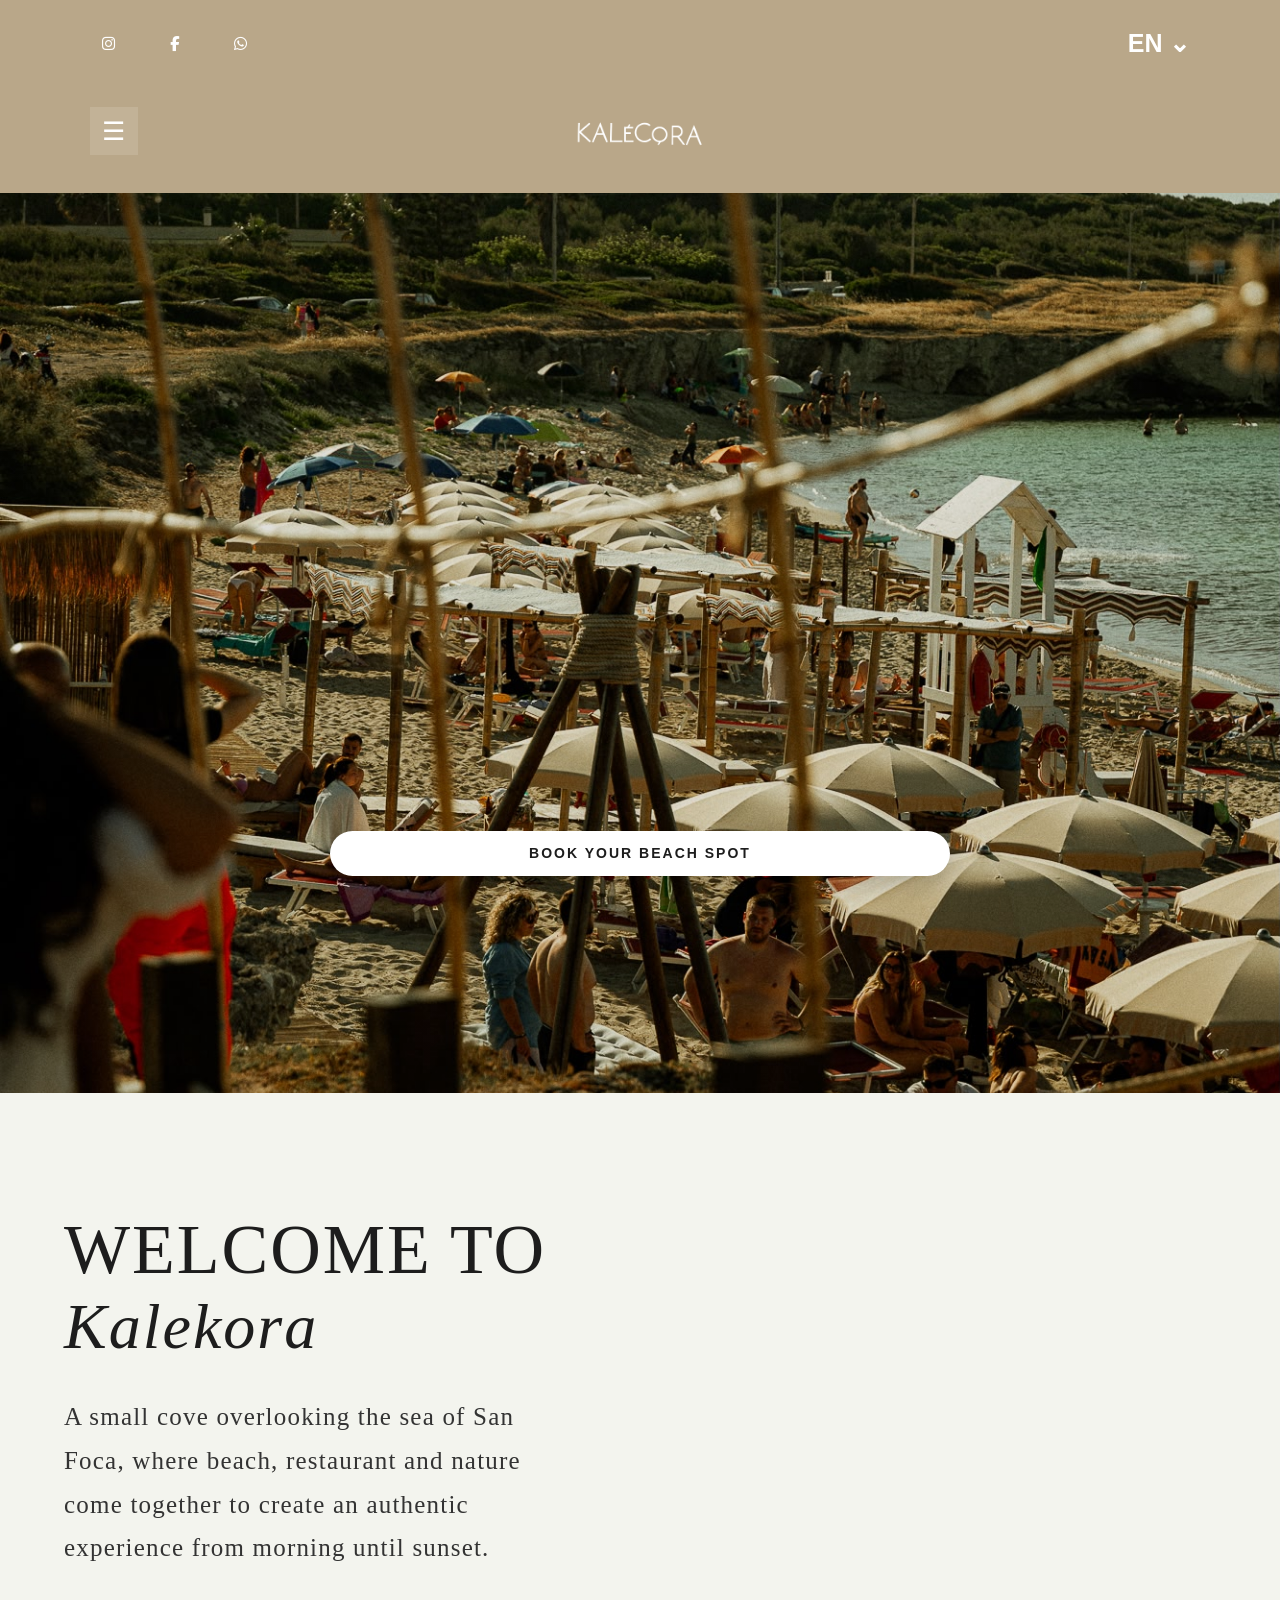
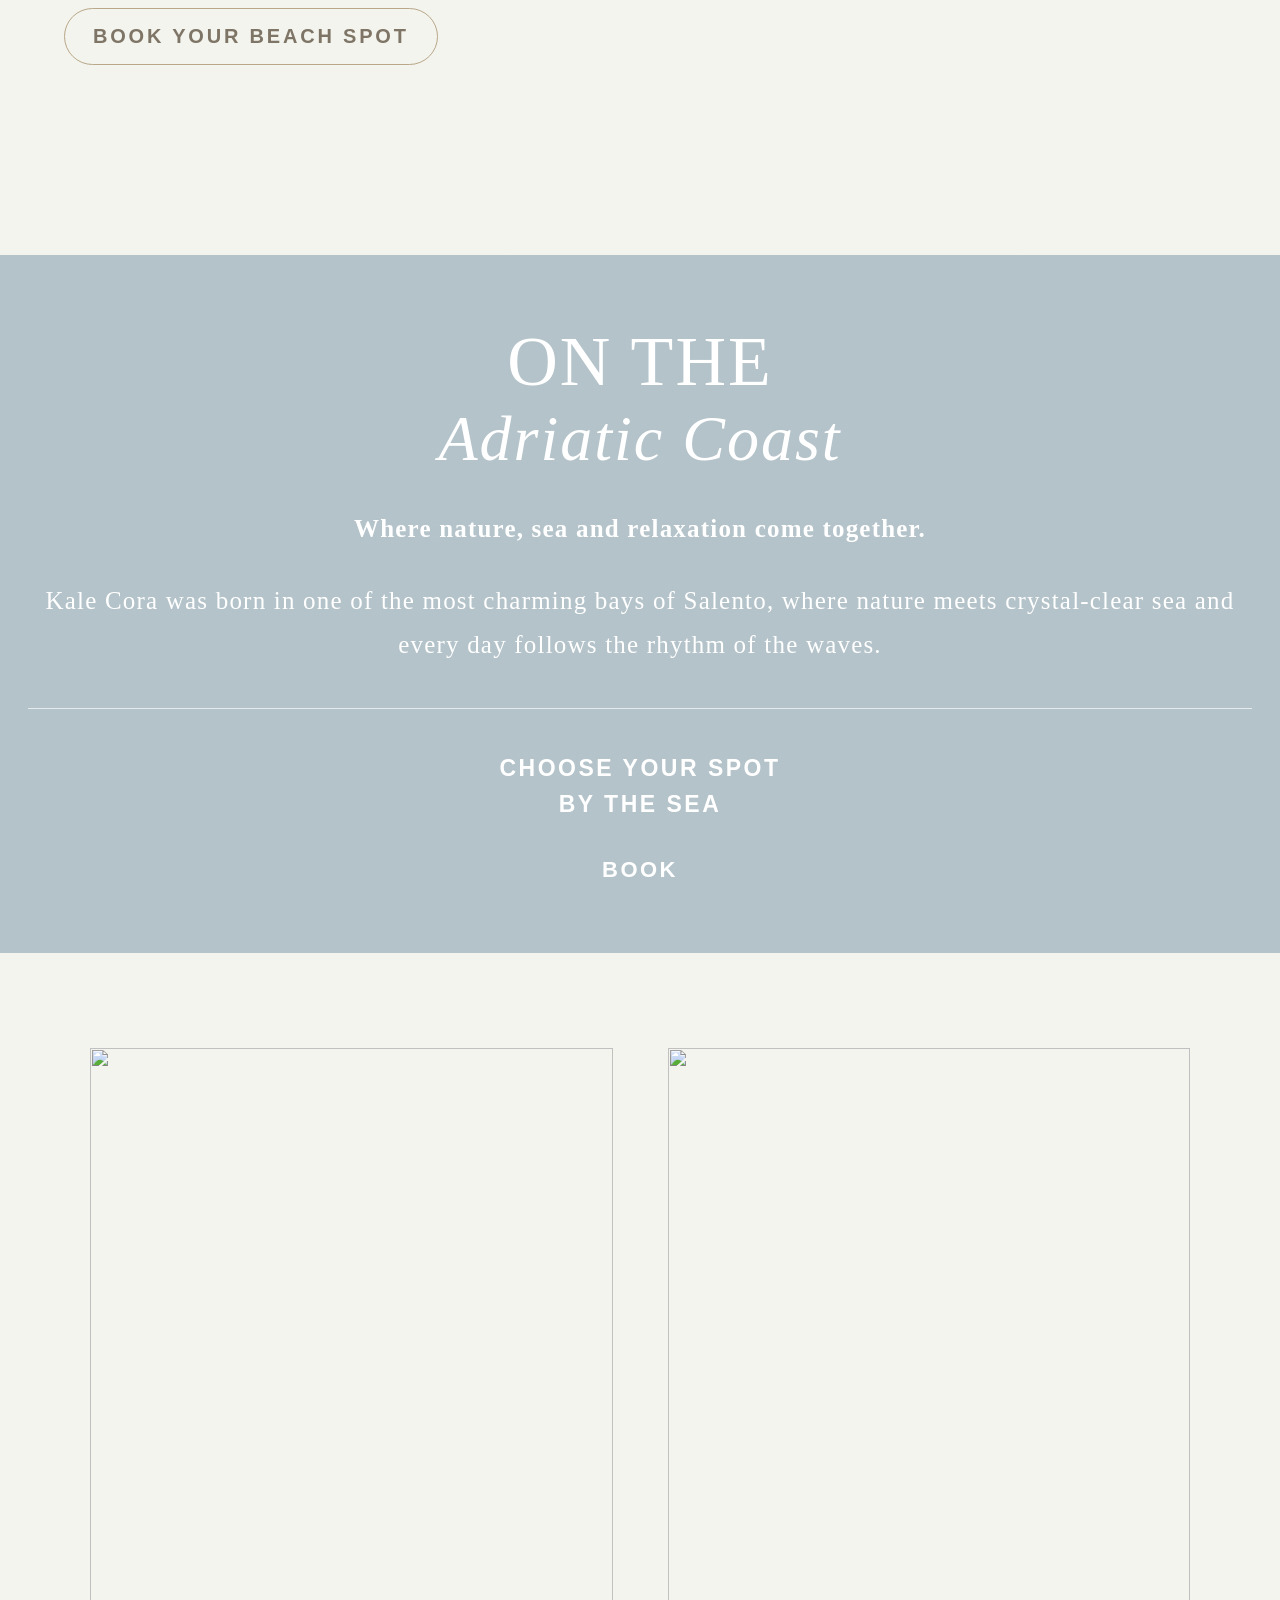
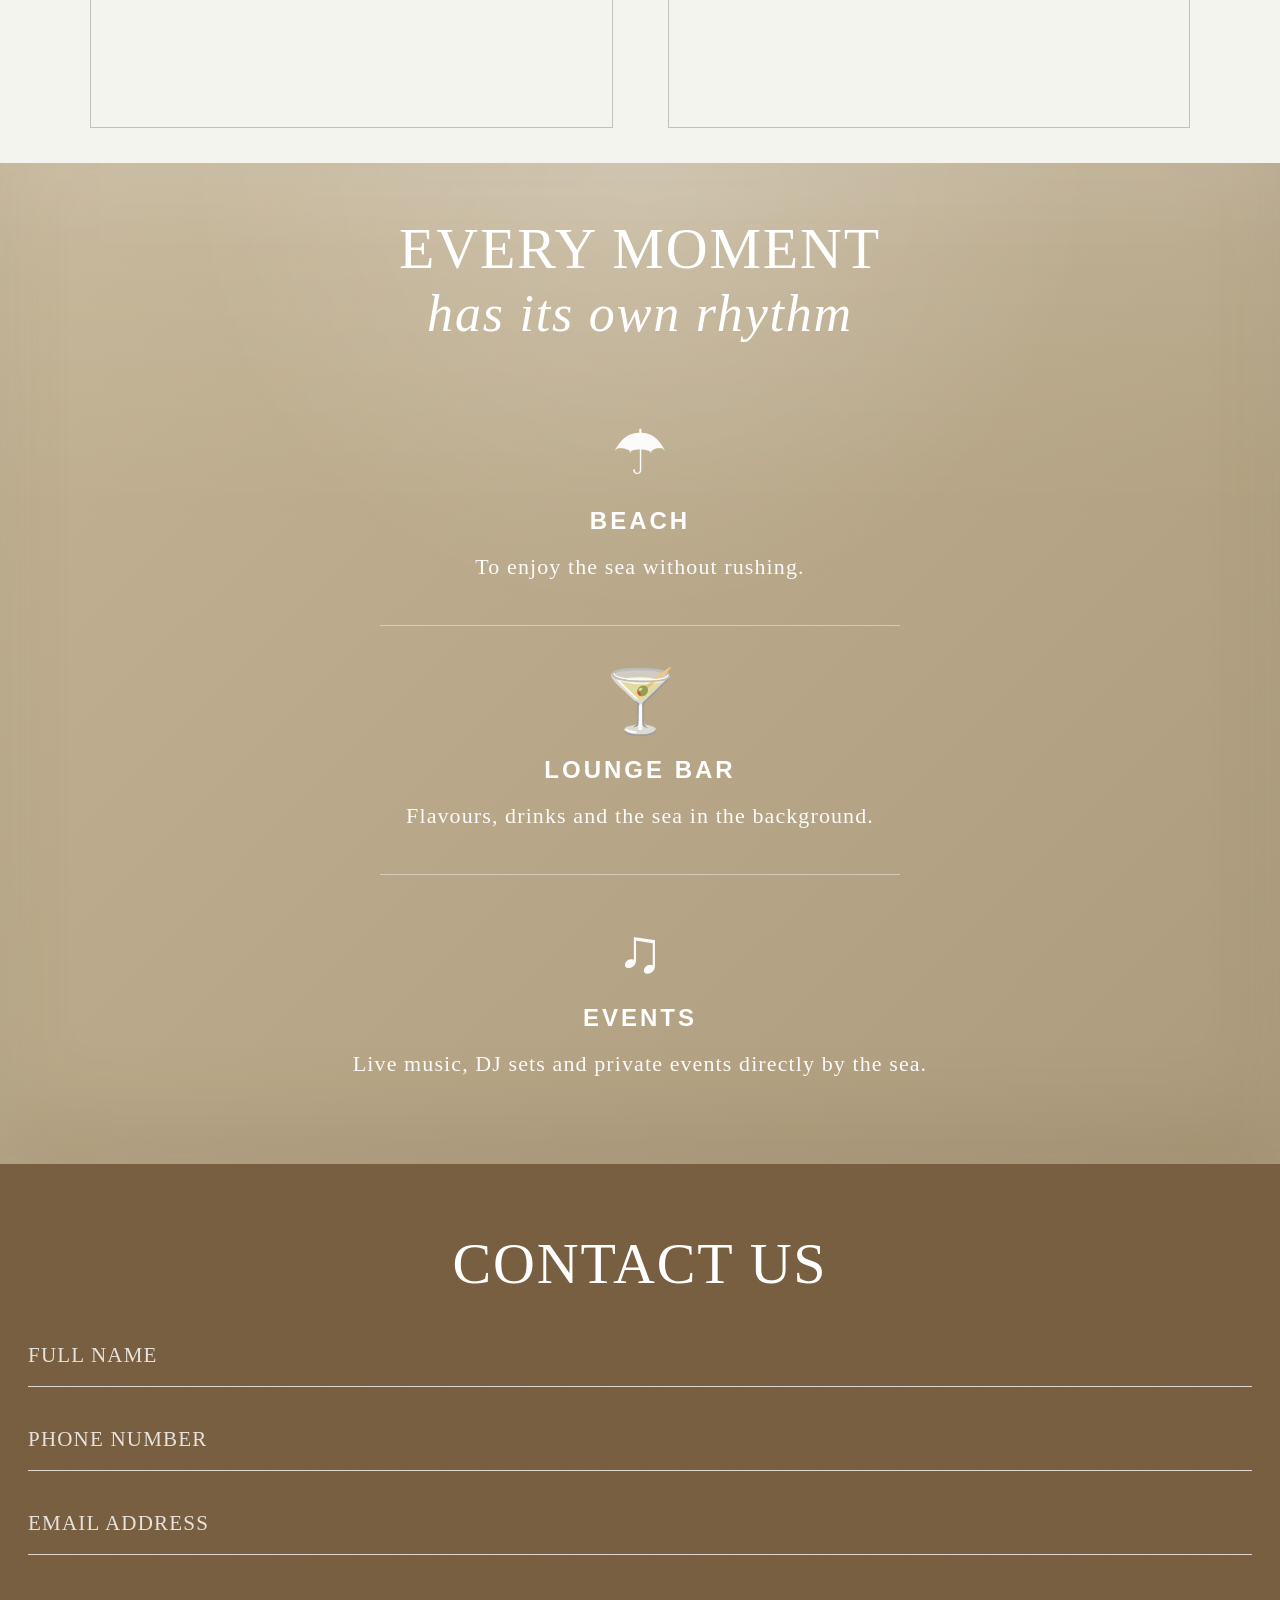
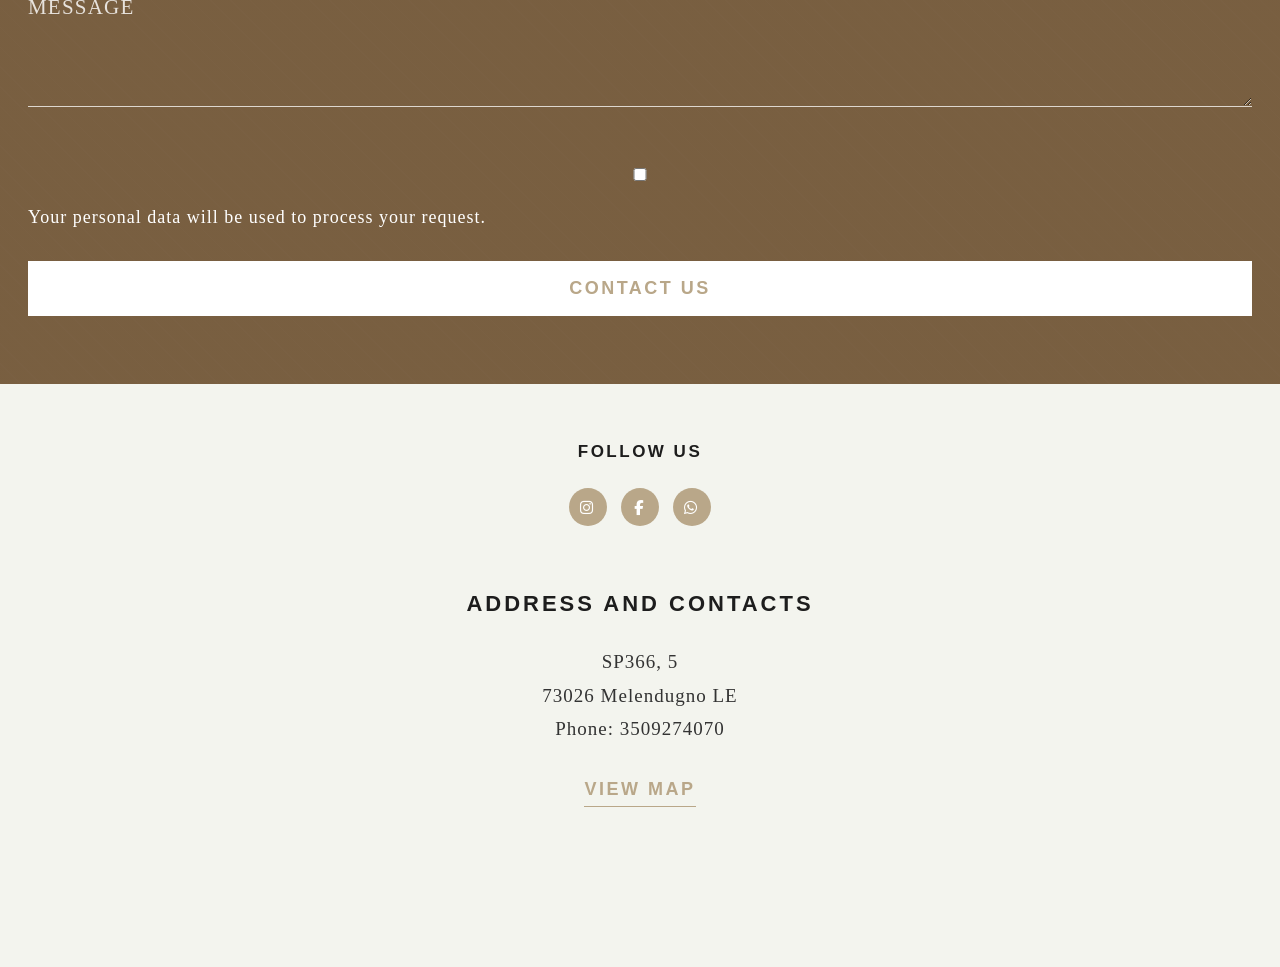
==== en/index.html @ 8588f4ce "Update index.html" ====
<!DOCTYPE html>
<html lang="en">
<head>
  <meta charset="UTF-8" />
  <meta name="viewport" content="width=device-width, initial-scale=1.0, maximum-scale=1.0, user-scalable=no" />
  <title>Kalekora Beach Experience</title>
  <link rel="stylesheet" href="../style.css" />
  <link href="https://fonts.googleapis.com/css2?family=Cormorant+Garamond:wght@300;400&display=swap" rel="stylesheet">
  <link rel="stylesheet" href="https://cdnjs.cloudflare.com/ajax/libs/font-awesome/6.5.1/css/all.min.css">
</head>

<body>

<header class="mobile-header">

<div class="top-icons">

<a href="https://www.instagram.com/kalecorabeach?igsh=MTF5dnoxd2xnbmExdw==" target="_blank" rel="noopener noreferrer">
  <i class="fa-brands fa-instagram"></i>
</a>

<a href="https://www.facebook.com/share/1D6LdepDjm/?mibextid=wwXIfr" target="_blank" rel="noopener noreferrer">
  <i class="fa-brands fa-facebook-f"></i>
</a>

<a href="https://wa.me/393509274070" target="_blank" rel="noopener noreferrer">
  <i class="fa-brands fa-whatsapp"></i>
</a>

<span class="lang" onclick="window.location.href='../index.html'">EN ⌄</span>

</div>

<div class="brand-row">
  <div class="menu-btn" onclick="toggleMenu()">☰</div>

  <div class="logo-block">
    <img src="../Progetto senza titolo (10).png" alt="Kalecora" class="logo-img">
  </div>
</div>

<div class="mobile-menu" id="mobileMenu">
  <a href="index.html">Home</a>
  <a href="beach.html">Beach</a>
  <a href="restaurant.html">Restaurant</a>
  <a href="events.html">Events</a>
  <a href="gallery.html">Gallery</a>
  <a href="contacts.html">Contacts</a>
</div>

</header>

<section class="hero-macrame"></section>

<section class="welcome-section">

  <div class="welcome-text">
    <h2>WELCOME TO<br><span>Kalekora</span></h2>

    <p>
  A small cove overlooking the sea of San Foca, where beach,
  restaurant and nature come together to create an authentic
  experience from morning until sunset.
</p>

    <a href="https://widget.spiagge.it/stabilimenti-balneari/prenotazione/it-le-73026-lido-kale-cora-2/" target="_blank" rel="noopener noreferrer" class="simple-book">
      BOOK YOUR BEACH SPOT
    </a>
  </div>
</section>

<section class="coast-card">
  <div class="coast-content">
<h2>ON THE<br><span>Adriatic Coast</span></h2>

<p class="bold">
  Where nature, sea and relaxation come together.
</p>

<p>
  Kale Cora was born in one of the most charming bays of Salento,
  where nature meets crystal-clear sea and every day follows
  the rhythm of the waves.
</p>

    <hr>

    <h3>CHOOSE YOUR SPOT<br>BY THE SEA</h3>

    <a href="#">BOOK</a>
  </div>
</section>

<section class="photo-stack">
  <img src="https://images.unsplash.com/photo-1602002418816-5c0aeef426aa?auto=format&fit=crop&w=1000&q=80" alt="">
  <img src="https://images.unsplash.com/photo-1507525428034-b723cf961d3e?auto=format&fit=crop&w=1000&q=80" alt="">
</section>

<section class="experience-section">

<h2>EVERY MOMENT<br><span>has its own rhythm</span></h2>

<div class="experience-item">
  <div class="icon">☂</div>
  <h3>BEACH</h3>
  <p>To enjoy the sea without rushing.</p>
</div>

<div class="line"></div>

<div class="experience-item">
  <div class="icon">🍸</div>
  <h3>LOUNGE BAR</h3>
  <p>Flavours, drinks and the sea in the background.</p>
</div>

<div class="line"></div>

<div class="experience-item">
  <div class="icon">♫</div>
  <h3>EVENTS</h3>
  <p>Live music, DJ sets and private events directly by the sea.</p>
</div>
</section>

<section class="quote-section">
  <h2>CONTACT US</h2>

  <form>
    <input type="text" placeholder="FULL NAME">
    <input type="tel" placeholder="PHONE NUMBER">
    <input type="email" placeholder="EMAIL ADDRESS">
    <textarea placeholder="MESSAGE"></textarea>

    <label>
      <input type="checkbox">
      Your personal data will be used to process your request.
    </label>

    <button>CONTACT US</button>
  </form>
</section>

<section class="partners-section">
  <h2>Partners</h2>

  <div class="sponsor-slider">
    <button onclick="changeSponsor(-1)">‹</button>
    <div class="partner-logo" id="sponsorName">Red Bull</div>
    <button onclick="changeSponsor(1)">›</button>
  </div>


  <div class="social-footer">
    <strong>FOLLOW US</strong>

    <a href="https://www.instagram.com/kalecorabeach?igsh=MTF5dnoxd2xnbmExdw==" target="_blank" rel="noopener noreferrer">
      <i class="fa-brands fa-instagram"></i>
    </a>

    <a href="https://www.facebook.com/share/1D6LdepDjm/?mibextid=wwXIfr" target="_blank" rel="noopener noreferrer">
      <i class="fa-brands fa-facebook-f"></i>
    </a>
    
    <a href="https://wa.me/393509274070" target="_blank" rel="noopener noreferrer">
  <span><i class="fa-brands fa-whatsapp"></i></span>
</a>
    
  </div>
</section>

<section class="newsletter-section">
  <h3>ADDRESS AND CONTACTS</h3>

  <p>
    SP366, 5<br>
    73026 Melendugno LE<br>
    Phone: 3509274070
  </p>

  <a href="https://www.google.com/maps/search/Kal%C3%A8+Cora" target="_blank" rel="noopener noreferrer">
    VIEW MAP
  </a>
</section>

<a href="https://widget.spiagge.it/stabilimenti-balneari/prenotazione/it-le-73026-lido-kale-cora-2/" target="_blank" rel="noopener noreferrer" class="floating-book">
  BOOK YOUR BEACH SPOT
</a>

<script>
function toggleMenu() {
  document.getElementById("mobileMenu").classList.toggle("active");
}

const sponsors = ["Red Bull", "Nike", "Adidas", "Coca-Cola", "Rolex"];
let sponsorIndex = 0;

function showSponsor() {
  document.getElementById("sponsorName").textContent = sponsors[sponsorIndex];
}

function changeSponsor(direction) {
  sponsorIndex = (sponsorIndex + direction + sponsors.length) % sponsors.length;
  showSponsor();
}
</script>

</body>
</html>
---- style.css ----
* {
  margin: 0;
  padding: 0;
  box-sizing: border-box;
}

html {
  scroll-behavior: smooth;
}

body {
  background: #f3f4ee;
  color: #1d1d1d;
  font-family: Arial, sans-serif;
  padding-bottom: 110px;
}

a {
  text-decoration: none;
}

/* HEADER */

.mobile-header {
  background: #b9a789;
  color: white;
  padding: 8px 5vw 5px;
}

.top-icons {
  display: flex;
  gap: clamp(14px, 3vw, 28px);
  align-items: center;
font-size: 15px;
margin-bottom: clamp(18px, 4vw, 32px);
}

.top-icons span:not(.lang),
.top-icons a{
  width:38px;
  height:38px;
  border-radius:50%;
  background:transparent;
  color:white;
  display:grid;
  place-items:center;
  font-size:15px;
  text-decoration:none;
}

.top-icons .lang {
  margin-left: auto;
  font-size: clamp(18px, 3vw, 25px);
  font-weight: bold;
  display: flex;
  align-items: center;
  gap: 6px;
  white-space: nowrap;
  transform: none;
}

.brand-row{
  display:flex;
  justify-content:space-between;
  position:relative;
  align-items:flex-start;
}

.logo-block{
  position:absolute;
  left:50%;
  transform:translateX(-50%) translateY(-8px);
  width:300px;
  height:95px;
  overflow:visible;
  display:flex;
  align-items:center;
  justify-content:center;
  pointer-events:none;
  margin:0;
}

.logo-img{
  width:450px;
  max-width:none;
  height:auto;
  display:block;
  pointer-events:none;
}

.menu-btn{
  width:48px;
  height:48px;
  min-width:48px;
  flex-shrink:0;
  background:rgba(255,255,255,0.12);
  color:white;
  font-size:26px;
  display:flex;
  align-items:center;
  justify-content:center;
  border:none;
  cursor:pointer;
  margin-top:13px;
  position:relative;
  z-index:1000;
}

.logo-symbol{
  font-size:clamp(58px, 11vw, 95px);
  line-height:.8;
  color:white;
}

.logo-text{
  margin-top:12px;
  font-family:Georgia, 'Times New Roman', serif;
  font-size:clamp(28px, 6vw, 54px);
  font-weight:300;
  letter-spacing:3px;
  color:white;
}


/* HERO */

.hero-macrame {
  min-height: 760px;
  background:
    linear-gradient(rgba(0,0,0,.12), rgba(0,0,0,.12)),
url("lidospiaggiaa.jpg")
    center/cover no-repeat;

  display: flex;
  align-items: center;
  justify-content: center;
  text-align: center;
  padding: 70px 46px;
}

.hero-title h1 {
  font-family: "Cormorant Garamond", serif;
  font-style: italic;
  font-weight: 300;
  color: white;

  font-size: clamp(60px, 11vw, 118px);

  line-height: 0.98;
  letter-spacing: 1.5px;

  margin-bottom: clamp(75px, 15vw, 145px);

  text-shadow: 0 10px 28px rgba(0,0,0,.20);
}

.big-book {
  display: inline-block;
  background: white;
  color: #1c1c1c;

  padding: 22px 38px;

  font-size: 18px;
  line-height: 1.2;
  letter-spacing: 3px;
  font-weight: 800;

  text-align: center;
}

/* WELCOME */

.welcome-section {
  padding: clamp(70px, 10vw, 120px) 5vw;
}

.arch-image {
  width: min(100%, 900px);
  height: clamp(520px, 90vw, 920px);
  background: url("https://images.unsplash.com/photo-1500375592092-40eb2168fd21?auto=format&fit=crop&w=1400&q=80") center/cover;
  border-radius: 50% 50% 0 0 / 28% 28% 0 0;
  margin: 0 auto clamp(70px, 10vw, 110px);
}

.welcome-text {
  text-align: center;
  max-width: 980px;
  margin: 0 auto;
}

.welcome-text h2 {
  font-family: Georgia, 'Times New Roman', serif;
  font-size: clamp(34px, 6.5vw, 70px);
  letter-spacing: 2px;
  line-height: 1.05;
  margin-bottom: 34px;
  font-weight: 500;
}

.welcome-text h2 span {
  display: inline-block;
  font-style: italic;
  font-weight: 300;
  font-size: clamp(32px, 6vw, 64px);
  margin-top: 6px;
}

.welcome-text p {
  font-family: Georgia, 'Times New Roman', serif;
  font-size: clamp(17px, 2.4vw, 25px);
  line-height: 1.75;
  letter-spacing: 1.2px;
  color: #333;
  margin-bottom: 38px;
}

.simple-book {
  display: inline-block;
  padding: 16px 28px;

  background: transparent;
  color: #7f7566;

  border: 1.5px solid #b9a789;
  border-radius: 999px;

  font-size: clamp(13px, 2.1vw, 20px);
  letter-spacing: 2.8px;
font-weight: 800;
  text-transform: uppercase;

  box-shadow: none;
  transition: all 0.25s ease;
}

.simple-book:hover {
  background: #b9a789;
  color: white;
}

.simple-book:active {
  transform: scale(0.97);
  background: #a99678;
  color: white;
}

/* COAST */

/* COAST */

.coast-card {
  margin: 70px 0;
  min-height: auto;
  background:
    linear-gradient(rgba(135,160,175,.58), rgba(135,160,175,.58)),
    url("https://images.unsplash.com/photo-1519046904884-53103b34b206?auto=format&fit=crop&w=1400&q=80")
    center/cover;
  color: white;
  text-align: center;
  padding: 70px 28px;
}

.coast-content {
  max-width: 760px;
  margin: 0 auto;
}

.coast-content h2 {
  font-family: Georgia, 'Times New Roman', serif;
  font-size: clamp(34px, 6.5vw, 70px);
  letter-spacing: 2px;
  line-height: 1.05;
  margin-bottom: 34px;
  font-weight: 500;
}

.coast-content h2 span {
  display: inline-block;
  font-style: italic;
  font-weight: 300;
  font-size: clamp(32px, 6vw, 64px);
  margin-top: 6px;
}

.coast-content p {
  font-family: Georgia, 'Times New Roman', serif;
  font-size: clamp(17px, 2.4vw, 25px);
  line-height: 1.75;
  letter-spacing: 1.2px;
}

.coast-content .bold {
  font-weight: 600;
  margin-bottom: 28px;
}

.coast-content hr {
  margin: 42px 0;
  border: none;
  height: 1px;
  background: rgba(255,255,255,.65);
}

.coast-content h3 {
  font-family: Arial, sans-serif;
  font-size: clamp(15px, 2.5vw, 23px);
  letter-spacing: 2.5px;
  line-height: 1.55;
  margin-bottom: 34px;
  font-weight: 700;
}

.coast-content a {
  display: inline-block;
  color: white;
  font-size: clamp(14px, 2.2vw, 22px);
  letter-spacing: 2.5px;
  font-weight: 700;
}

/* PHOTOS */

.photo-stack {
  padding: 25px 7vw 35px;
}

.photo-stack img {
  display: block;
  width: 100%;
  max-width: 1150px;
  height: clamp(360px, 65vw, 680px);
  object-fit: cover;
  margin: 0 auto 28px;
}

.photo-stack img:last-child {
  margin-bottom: 0;
}

/* EXPERIENCE */

.experience-section {
  color: white;
  text-align: center;
  padding: 55px 28px;

  background:
    radial-gradient(circle at 50% 0%, rgba(255,255,255,.18), transparent 38%),
    linear-gradient(180deg, rgba(255,255,255,.10), rgba(255,255,255,0) 35%),
    linear-gradient(135deg, #c3b394, #ac9b7c);

  box-shadow:
    inset 0 35px 70px rgba(255,255,255,.08),
    inset 0 -45px 80px rgba(90,70,45,.12);
}

.experience-section h2 {
  font-family: Georgia, 'Times New Roman', serif;
  font-size: clamp(30px, 6vw, 58px);
  letter-spacing: 1.8px;
  line-height: 1.08;
  margin-bottom: 46px;
  font-weight: 500;
}

.experience-section h2 span {
  display: inline-block;
  font-style: italic;
  font-weight: 300;
  font-size: clamp(28px, 5.5vw, 52px);
  margin-top: 6px;
}

.experience-item {
  padding: 26px 0;
  max-width: 620px;
  margin: 0 auto;
}

.experience-item .icon {
  font-size: clamp(38px, 7vw, 62px);
  margin-bottom: 18px;
  opacity: 0.95;
}

.experience-item h3 {
  font-size: clamp(17px, 2.8vw, 24px);
  letter-spacing: 3px;
  margin-bottom: 14px;
  font-weight: 700;
}

.experience-item p {
  font-family: Georgia, 'Times New Roman', serif;
  font-size: clamp(15px, 2.3vw, 22px);
  line-height: 1.65;
  letter-spacing: 1.1px;
  opacity: 0.95;
}

.line {
  height: 1px;
  background: rgba(255,255,255,.42);
  margin: 14px auto;
  max-width: 520px;
}

/* SHUTTLE */

.shuttle-section {
  position: relative;
  min-height: 520px;
  background:
    linear-gradient(rgba(90,70,45,.38), rgba(90,70,45,.38)),
    url("https://images.unsplash.com/photo-1519046904884-53103b34b206?auto=format&fit=crop&w=1400&q=80")
    center/cover no-repeat;
  color: white;
  text-align: center;
  padding: 70px 28px;
}

.shuttle-overlay {
  display: none;
}

.shuttle-content {
  position: relative;
  z-index: 2;
  max-width: 680px;
  margin: 0 auto;
}

.round-icon {
  width: 78px;
  height: 78px;
  border-radius: 50%;
  background: rgba(185,167,137,.92);
  margin: 0 auto 34px;
  display: grid;
  place-items: center;
  font-size: 34px;
}

.shuttle-content h2 {
  font-family: Georgia, 'Times New Roman', serif;
  font-size: clamp(30px, 6vw, 58px);
  line-height: 1.12;
  letter-spacing: 1.6px;
  font-weight: 500;
  margin-bottom: 30px;
}

.shuttle-content p {
  font-family: Georgia, 'Times New Roman', serif;
  font-size: clamp(16px, 2.4vw, 23px);
  line-height: 1.75;
  letter-spacing: 1.1px;
}

.shuttle-content .small {
  margin-top: 26px;
  font-size: clamp(13px, 2vw, 18px);
  opacity: .9;
}

/* FOOTER */

.home-footer {
  background: #b9a789;
  color: white;
  text-align: center;
  padding: clamp(65px, 10vw, 100px) 5vw;
}

.home-footer h2 {
  font-family: Georgia, serif;
  font-size: clamp(42px, 8vw, 70px);
  letter-spacing: clamp(4px, 1vw, 9px);
}

.home-footer p {
  letter-spacing: clamp(2px, .6vw, 5px);
  text-transform: uppercase;
}

.floating-book {
  position: fixed;
  left: 50%;
  bottom: 24px;
  transform: translateX(-50%);
  z-index: 9999;

  display: block;
width: calc(100% - 80px);
  max-width: 620px;
  margin: 0;

  background: white;
  color: #1d1d1d;

  padding: 14px 22px;
  font-size: 14px;
  font-weight: 800;
  letter-spacing: 2px;
  line-height: 1.25;
  text-align: center;
  text-transform: uppercase;
  border-radius: 999px;
  box-shadow: 0 8px 20px rgba(0,0,0,0.15);
}

/* DESKTOP */

@media (min-width: 1000px) {
  .mobile-header {
    padding: 24px 7vw 38px;
  }

  .hero-macrame {
    min-height: 900px;
  }

  .welcome-section {
    display: grid;
    grid-template-columns: .9fr 1fr;
    gap: 80px;
    align-items: center;
  }

  .arch-image {
    margin-bottom: 0;
  }

  .welcome-text {
    text-align: left;
  }

  .coast-card {
    max-width: 1200px;
    margin-left: auto;
    margin-right: auto;
  }

  .experience-section {
    padding-left: 10vw;
    padding-right: 10vw;
  }

  .photo-stack {
    display: grid;
    grid-template-columns: 1fr 1fr;
    gap: 55px;
  }

  .photo-stack img {
    margin-bottom: 0;
  }
}

/* SMALL PHONE */


.pickup-section {
  background: #f3f4ee;
  padding: 58px 28px;
}

.pickup-box {
  background: white;
  max-width: 680px;
  margin: 0 auto;
  text-align: center;
  padding: 48px 28px;
  color: #1d1d1d;
}

.pickup-intro,
.pickup-sub {
  color: #b9a789;
  font-family: Georgia, 'Times New Roman', serif;
  font-size: clamp(17px, 2.5vw, 24px);
  line-height: 1.65;
  letter-spacing: 1.2px;
}

.pickup-intro {
  margin-bottom: 22px;
}

.pickup-box hr {
  margin: 34px 0;
  border: none;
  height: 1px;
  background: rgba(185,167,137,.55);
}

.pickup-box h3 {
  font-size: clamp(15px, 2.2vw, 20px);
  letter-spacing: 2.5px;
  margin-bottom: 24px;
  font-weight: 700;
}

.pickup-box p {
  font-family: Georgia, 'Times New Roman', serif;
  font-size: clamp(16px, 2.4vw, 22px);
  line-height: 1.75;
  letter-spacing: 1.1px;
}

.border-btn {
  display: inline-block;
  margin-top: 36px;
  border: 2px solid #b9a789;
  padding: 16px 30px;
  color: #b9a789;
  font-weight: 700;
  letter-spacing: 2.5px;
  font-size: clamp(13px, 2vw, 18px);
}

.restaurant-home,
.menu-section,
.gallery-home,
.partners-section,
.newsletter-section {
  background: #f3f4ee;
  text-align: center;
  padding: 58px 28px;
}

.restaurant-home h2,
.menu-section h2,
.gallery-home h2 {
  font-family: Georgia, 'Times New Roman', serif;
  font-size: clamp(30px, 6vw, 58px);
  line-height: 1.08;
  letter-spacing: 1.8px;
  margin-bottom: 30px;
  font-weight: 500;
}

.restaurant-home h2 span,
.menu-section h2 span,
.gallery-home h2 span {
  display: inline-block;
  font-style: italic;
  font-weight: 300;
  font-size: clamp(28px, 5.5vw, 52px);
  margin-top: 6px;
}

.restaurant-home p,
.menu-section > p,
.partners-section p,
.newsletter-section p {
  max-width: 680px;
  margin: 0 auto 52px;
  font-family: Georgia, 'Times New Roman', serif;
  font-size: clamp(16px, 2.4vw, 23px);
  line-height: 1.75;
  letter-spacing: 1.1px;
  color: #333;
}

.restaurant-home img,

.gallery-home img {
  width: 100%;
  max-width: 1150px;
  height: clamp(360px, 65vw, 720px);
  object-fit: cover;
  margin: 0 auto 120px;
  display: block;
}

.menu-section {
  padding-top: 0;
  margin-top: -120px;
  position: relative;
  z-index: 3;
}

.menu-list {
  max-width: 720px;
  margin: 0 auto;
  text-align: left;
}

.menu-list h3 {
  color: #b9a789;
  font-size: clamp(15px, 2.2vw, 20px);
  letter-spacing: 2.5px;
  margin-bottom: 34px;
  font-weight: 700;
}

.menu-row {
  display: grid;
  grid-template-columns: 1fr auto;
  gap: 18px;
  margin-bottom: 34px;
  align-items: start;
}

.menu-row p {
  font-family: Georgia, 'Times New Roman', serif;
  font-size: clamp(15px, 2.3vw, 21px);
  line-height: 1.55;
  letter-spacing: 1.2px;
  font-weight: 400;
}

.menu-row span {
  font-size: clamp(15px, 2.2vw, 20px);
  font-weight: 700;
  color: #b9a789;
}

.menu-category {
  border-top: 1px solid rgba(185,167,137,.45);
  padding: 22px 0;
  font-size: clamp(15px, 2.2vw, 21px);
  font-weight: 700;
  letter-spacing: 2.5px;
  color: #1d1d1d;
}

.menu-buttons {
  margin-top: 42px;
  display: flex;
  gap: 18px;
  justify-content: center;
  flex-wrap: wrap;
}

.menu-buttons a {
  border: 2px solid #b9a789;
  padding: 15px 28px;
  color: #b9a789;
  font-weight: 700;
  letter-spacing: 2.5px;
  font-size: clamp(13px, 2vw, 18px);
}

.lounge-section {
  background:
    linear-gradient(rgba(95,72,45,.45), rgba(95,72,45,.45)),
    url("https://images.unsplash.com/photo-1514933651103-005eec06c04b?auto=format&fit=crop&w=1400&q=80")
    center/cover no-repeat;
  color: white;
  text-align: center;
  padding: 68px 28px;
  margin-bottom: 2cm;
}

.quote-section {
  background:
    linear-gradient(rgba(118,92,62,.88), rgba(118,92,62,.88)),
    repeating-linear-gradient(
      45deg,
      rgba(255,255,255,.08) 0,
      rgba(255,255,255,.08) 1px,
      transparent 1px,
      transparent 14px
    ),
    #8f7456;
  color: white;
  text-align: center;
  padding: 68px 28px;
}

.lounge-section h2,
.quote-section h2 {
  font-family: Georgia, 'Times New Roman', serif;
  font-size: clamp(30px, 6vw, 58px);
  line-height: 1.1;
  letter-spacing: 1.8px;
  margin-bottom: 30px;
  font-weight: 500;
  text-decoration: none;
}

.lounge-section h2:last-child {
  margin-top: 58px;
  margin-bottom: 0;
}

.lounge-section p {
  max-width: 680px;
  margin: 0 auto;
  font-family: Georgia, 'Times New Roman', serif;
  font-size: clamp(16px, 2.4vw, 23px);
  line-height: 1.75;
  letter-spacing: 1.1px;
}

.quote-section h2 span {
  display: inline-block;
  font-style: italic;
  font-weight: 300;
  font-size: clamp(28px, 5.5vw, 52px);
  margin-top: 6px;
}

.quote-section form {
  max-width: 680px;
  margin: 0 auto;
}

.quote-section input,
.quote-section textarea {
  width: 100%;
  background: transparent;
  border: none;
  border-bottom: 1px solid rgba(255,255,255,.75);
  padding: 18px 0;
  color: white;
  font-family: Georgia, 'Times New Roman', serif;
  font-size: clamp(15px, 2.3vw, 21px);
  letter-spacing: 1.2px;
  margin-bottom: 22px;
}

.quote-section input::placeholder,
.quote-section textarea::placeholder {
  color: rgba(255,255,255,.82);
}

.quote-section textarea {
  height: 130px;
}

.quote-section label {
  display: block;
  text-align: left;
  font-family: Georgia, 'Times New Roman', serif;
  font-size: clamp(13px, 2vw, 18px);
  line-height: 1.65;
  letter-spacing: 1px;
  margin: 28px 0;
}

.quote-section button {
  width: 100%;
  background: white;
  border: none;
  padding: 17px 24px;
  font-size: clamp(13px, 2vw, 18px);
  letter-spacing: 2.5px;
  color: #b9a789;
  font-weight: 700;
}

.partners-section {
  padding: 58px 28px;
  margin-top: 0;
  position: relative;
  z-index: 1;
}

.partners-section h2 {
  font-family: Georgia, 'Times New Roman', serif;
  font-style: italic;
  font-size: clamp(34px, 6vw, 58px);
  font-weight: 300;
  margin-bottom: 45px;
  color: #1d1d1d;
}

.partner-logo {
  color: #b9a789;
  font-size: clamp(38px, 8vw, 70px);
  font-weight: 800;
  letter-spacing: 1px;
  margin-bottom: 70px;
}

.sponsor-slider {
  display: flex;
  align-items: center;
  justify-content: center;
  gap: 22px;
  margin-bottom: 55px;
}

.sponsor-slider .partner-logo {
  margin-bottom: 0;
}

.sponsor-slider button {
  background: transparent;
  border: none;
  color: #b9a789;
  font-size: 42px;
  cursor: pointer;
  padding: 8px 14px;
}

.mini-logo {
  color: #b9a789;
  font-size: clamp(42px, 8vw, 70px);
  margin-bottom: 32px;
  line-height: 1;
}

.mini-logo span {
  display: inline-block;
  margin-top: 10px;
  font-family: Georgia, 'Times New Roman', serif;
  font-size: clamp(30px, 6vw, 56px);
  font-style: italic;
  font-weight: 300;
  color: #7fa3c8;
}

.partners-section p {
  max-width: 680px;
  margin: 0 auto 42px;
  font-family: Georgia, 'Times New Roman', serif;
  font-size: clamp(16px, 2.4vw, 23px);
  line-height: 1.75;
  letter-spacing: 1.1px;
  color: #333;
}

.social-footer {
  display: flex;
  align-items: center;
  justify-content: center;
  gap: 14px;
  font-size: clamp(15px, 2.5vw, 20px);
  letter-spacing: 2.5px;
  flex-wrap: wrap;
}

.social-footer strong {
  width: 100%;
  margin-bottom: 12px;
  font-size: clamp(13px, 2vw, 17px);
  letter-spacing: 2.5px;
}

.top-icons a,
.social-footer a{
  width:38px;
  height:38px;
  border-radius:50%;
  background:transparent;
  color:white;
  display:grid;
  place-items:center;
  font-size:15px;
  text-decoration:none;
}

.social-footer a{
  background:#b9a789;
}

.social-footer a{
  background:#b9a789;
}

.newsletter-section {
  padding: 0 28px 50px;
margin-top: -1cm;
  position: relative;
  z-index: 3;
}

.newsletter-section h3 {
  font-size: clamp(16px, 2.5vw, 22px);
  letter-spacing: 3px;
  margin: 45px 0 28px;
  font-weight: 700;
}

.newsletter-section input {
  width: 100%;
  max-width: 680px;
  background: transparent;
  border: none;
  border-bottom: 1px solid rgba(0,0,0,.45);
  padding: 16px 0;
  font-family: Georgia, 'Times New Roman', serif;
  font-size: clamp(15px, 2.3vw, 21px);
  letter-spacing: 1.1px;
  margin-bottom: 22px;
}

.newsletter-section button {
  width: 100%;
  max-width: 680px;
  background: #b9a789;
  color: white;
  border: none;
  padding: 17px 24px;
  font-size: clamp(13px, 2vw, 18px);
  letter-spacing: 2.5px;
  font-weight: 700;
  margin-bottom: 55px;
}

.newsletter-section p {
  max-width: 560px;
  margin: 0 auto 34px;
  font-family: Georgia, 'Times New Roman', serif;
  font-size: clamp(14px, 2.1vw, 19px);
  line-height: 1.75;
  letter-spacing: 1px;
  color: #333;
}

.newsletter-section a {
  display: inline-block;
  color: #b9a789;
  font-size: clamp(13px, 2vw, 18px);
  letter-spacing: 2.5px;
  font-weight: 700;
  border-bottom: 1px solid #b9a789;
  padding-bottom: 6px;
}



.mobile-menu {
  max-height: 0;
  overflow: hidden;
  display: flex;
  flex-direction: column;
  gap: 16px;
  padding: 0;
  margin-top: 0;
  transition: max-height 0.35s ease, margin-top 0.35s ease;

  position: relative;
  z-index: 1000;
}

.mobile-menu.active {
  max-height: 650px;
  margin-top: 30px;
  padding-bottom: 24px;
}

.mobile-menu a {
  color: white;
  text-decoration: none;
font-size: 14px;
  letter-spacing: 3px;
  text-transform: uppercase;
  padding: 12px 0;
  border-bottom: 1px solid rgba(255,255,255,0.25);
}

/* FIX RESPONSIVE FULL WIDTH */
html,
body {
  width: 100%;
  max-width: 100%;
  overflow-x: hidden;
}

body {
  min-width: 0;
}

.mobile-header,
.hero-macrame,
.welcome-section,
.coast-card,
.photo-stack,
.experience-section,
.shuttle-section,
.pickup-section,
.restaurant-home,
.menu-section,
.lounge-section,
.quote-section,
.gallery-home,
.partners-section,
.newsletter-section,
.home-footer {
  width: 100%;
  max-width: 100%;
}

.hero-title,
.welcome-text,
.coast-content,
.shuttle-content,
.pickup-box,
.quote-section form,
.menu-list {
  width: 100%;
  max-width: 100%;
}

img {
  max-width: 100%;
}

@media (max-width: 768px) {
  .hero-macrame {
    min-height: 100svh;
    padding-left: 22px;
    padding-right: 22px;
  }

  .hero-title {
    width: 100%;
  }

  .big-book,
  .simple-book,
  .border-btn,
  .menu-buttons a {
    max-width: 100%;
  }

  .coast-card {
    margin-left: 0;
    margin-right: 0;
  }

  .photo-stack,
  .welcome-section,
  .pickup-section,
  .restaurant-home,
  .menu-section,
  .gallery-home,
  .partners-section,
  .newsletter-section {
    padding-left: 22px;
    padding-right: 22px;
  }

  .mobile-menu {
    width: 100%;
  }
}

html {
  overflow-x: hidden;
  -webkit-text-size-adjust: 100%;
}

body {
  overflow-x: hidden;
  min-width: 320px;
}

@media (max-width: 768px) {
  .mobile-header,
  .hero-macrame,
  .welcome-section,
  .photo-stack,
  .experience-section,
  .shuttle-section,
  .pickup-section,
  .restaurant-home,
  .menu-section,
  .gallery-home,
  .partners-section,
  .newsletter-section,
  .home-footer {
    width: 100%;
    max-width: 100%;
    overflow-x: hidden;
  }
}

/* EFFETTO COMPARSA SCROLL */

.music-image{
  padding: 0 28px 72px;
  background: #f3f4ee;
  text-align: center;
}

.music-image img{
  width: 100%;
  max-width: 520px;
  height: 240px;
  object-fit: cover;
  object-position: center;
  display: block;
  margin: 0 auto;
}

.private-event{
  width: calc(100% - 56px);
  max-width: 520px;
  height: 240px;
  margin: 0 auto 72px;
  padding: 28px 20px;
}

.private-content h2{
  font-size: 34px;
  line-height: 1.05;
  letter-spacing: 0.04em;
}

.private-content h2 span{
  font-size: 24px;
  line-height: 1.2;
  margin-top: 12px;
}

.contact-btn{
  margin-top: 28px;
  padding: 16px 38px;
  font-size: 13px;
  letter-spacing: 0.24em;
}

.blue-section{
  padding: 0 28px 72px;
  background: #c8d8df;
  text-align: center;
}

.blue-section img{
  width: 100%;
  max-width: 520px;
  height: 240px;
  object-fit: cover;
  display: block;
  margin: 0 auto;
}

.partners{
  padding:70px 28px 55px;
  text-align:center;
}

.partners h2{
  font-family:Georgia,serif;
  font-size:48px;
  font-style:italic;
  font-weight:300;
  margin-bottom:42px;
}

.partner-slider{
  max-width:520px;
  margin:0 auto;
  display:flex;
  align-items:center;
  justify-content:center;
  gap:34px;
}

.partner-logo-text{
  color:#b9a789;
  font-size:34px;
  font-weight:800;
  letter-spacing:.04em;
}

.partner-arrow{
  border:none;
  background:transparent;
  color:#b9a789;
  font-size:42px;
  line-height:1;
  cursor:pointer;
  opacity:.75;
}


/* ===== EVENTI PAGE ===== */

.eventi-page .music-image{
  padding: 0 28px 72px;
  text-align: center;
}

.eventi-page .music-image img{
  width: 100%;
  max-width: 520px;
  height: 240px;
  object-fit: cover;
  margin: 0 auto;
  display: block;
}

.eventi-page .private-event{
  width: calc(100% - 56px);
  max-width: 520px;
  height: 240px;
  margin: 0 auto 72px;
  padding: 28px 20px;
}

.eventi-page .private-content h2{
  font-size: 34px;
  line-height: 1.05;
}

.eventi-page .private-content h2 span{
  font-size: 24px;
  margin-top: 12px;
}

.eventi-page .contact-btn{
  margin-top: 20px;
  padding: 14px 30px;
  font-size: 12px;
}

.eventi-page .blue-section{
  padding: 0 28px 72px;
  text-align: center;
}

.eventi-page .blue-section img{
  width: 100%;
  max-width: 520px;
  height: 240px;
  object-fit: cover;
  margin: 0 auto;
  display: block;
}

.map-box-elegant{
  margin:0 28px 70px;
  background:#f7f7f5;
  padding:30px 20px;
  text-align:center;
}

.map-box-elegant img{
  width:100%;
  max-width:420px;
  height:200px;
  object-fit:cover;
  margin:0 auto 25px;
  display:block;
}

.map-box-elegant h2{
  font-family:Georgia,serif;
  font-size:32px;
  color:var(--sand);
  margin-bottom:15px;
}

.map-box-elegant p{
  font-size:15px;
  line-height:1.8;
  color:#8a7f70;
}

.map-box-elegant .italic{
  font-style:italic;
  margin-top:10px;
}

.coast-book{
  display:inline-block;
  padding:16px 34px;
  border:1.5px solid white;
  border-radius:999px;
  color:white;
  font-size:15px;
  font-weight:700;
  letter-spacing:2px;
  transition:.3s;
}

.coast-book:hover{
  background:white;
  color:#87a5c8;
}


.welcome-section,
.coast-card,
.photo-stack img,
.experience-section,
.quote-section,
.partners-section,
.newsletter-section {
  animation: fadeUp 0.9s ease both;
  animation-timeline: view();
  animation-range: entry 0% entry 25%;
}

@keyframes fadeUp {
  from {
    opacity: 0;
    transform: translateY(35px);
  }
  to {
    opacity: 1;
    transform: translateY(0);
  }
}


.quote-section input[readonly]{
  color:#ffffff;
  opacity:1;
  cursor:default;
  pointer-events:none;
}

.quote-section input[readonly]::selection{
  background:transparent;
}


.privacy-popup{
  position:fixed;
  inset:0;
  background:rgba(20,20,20,.48);
  z-index:99999;
  display:none;
  align-items:center;
  justify-content:center;
  padding:24px;
}

.privacy-popup.show{
  display:flex;
}

.privacy-box{
  width:100%;
  max-width:390px;
  background:#f6f5ef;
  padding:30px 24px 26px;
  text-align:center;
  border-radius:2px;
  box-shadow:0 20px 55px rgba(0,0,0,.22);
}

.privacy-box h2{
  font-family:Georgia,'Times New Roman',serif;
  font-size:30px;
  font-weight:500;
  color:#b9a789;
  margin-bottom:18px;
}

.privacy-box p{
  font-family:Georgia,'Times New Roman',serif;
  font-size:15px;
  line-height:1.65;
  letter-spacing:.4px;
  color:#333;
  margin-bottom:24px;
}

.privacy-box button{
  background:#b9a789;
  color:white;
  border:none;
  padding:13px 28px;
  font-size:12px;
  letter-spacing:2.5px;
  font-weight:700;
  cursor:pointer;
}

.cookie-overlay{
  display:none;
}

.cookie-overlay.show{
  display:flex;
}

.partners-section > h2,
.partners-section > .sponsor-slider{
  display: none;
}
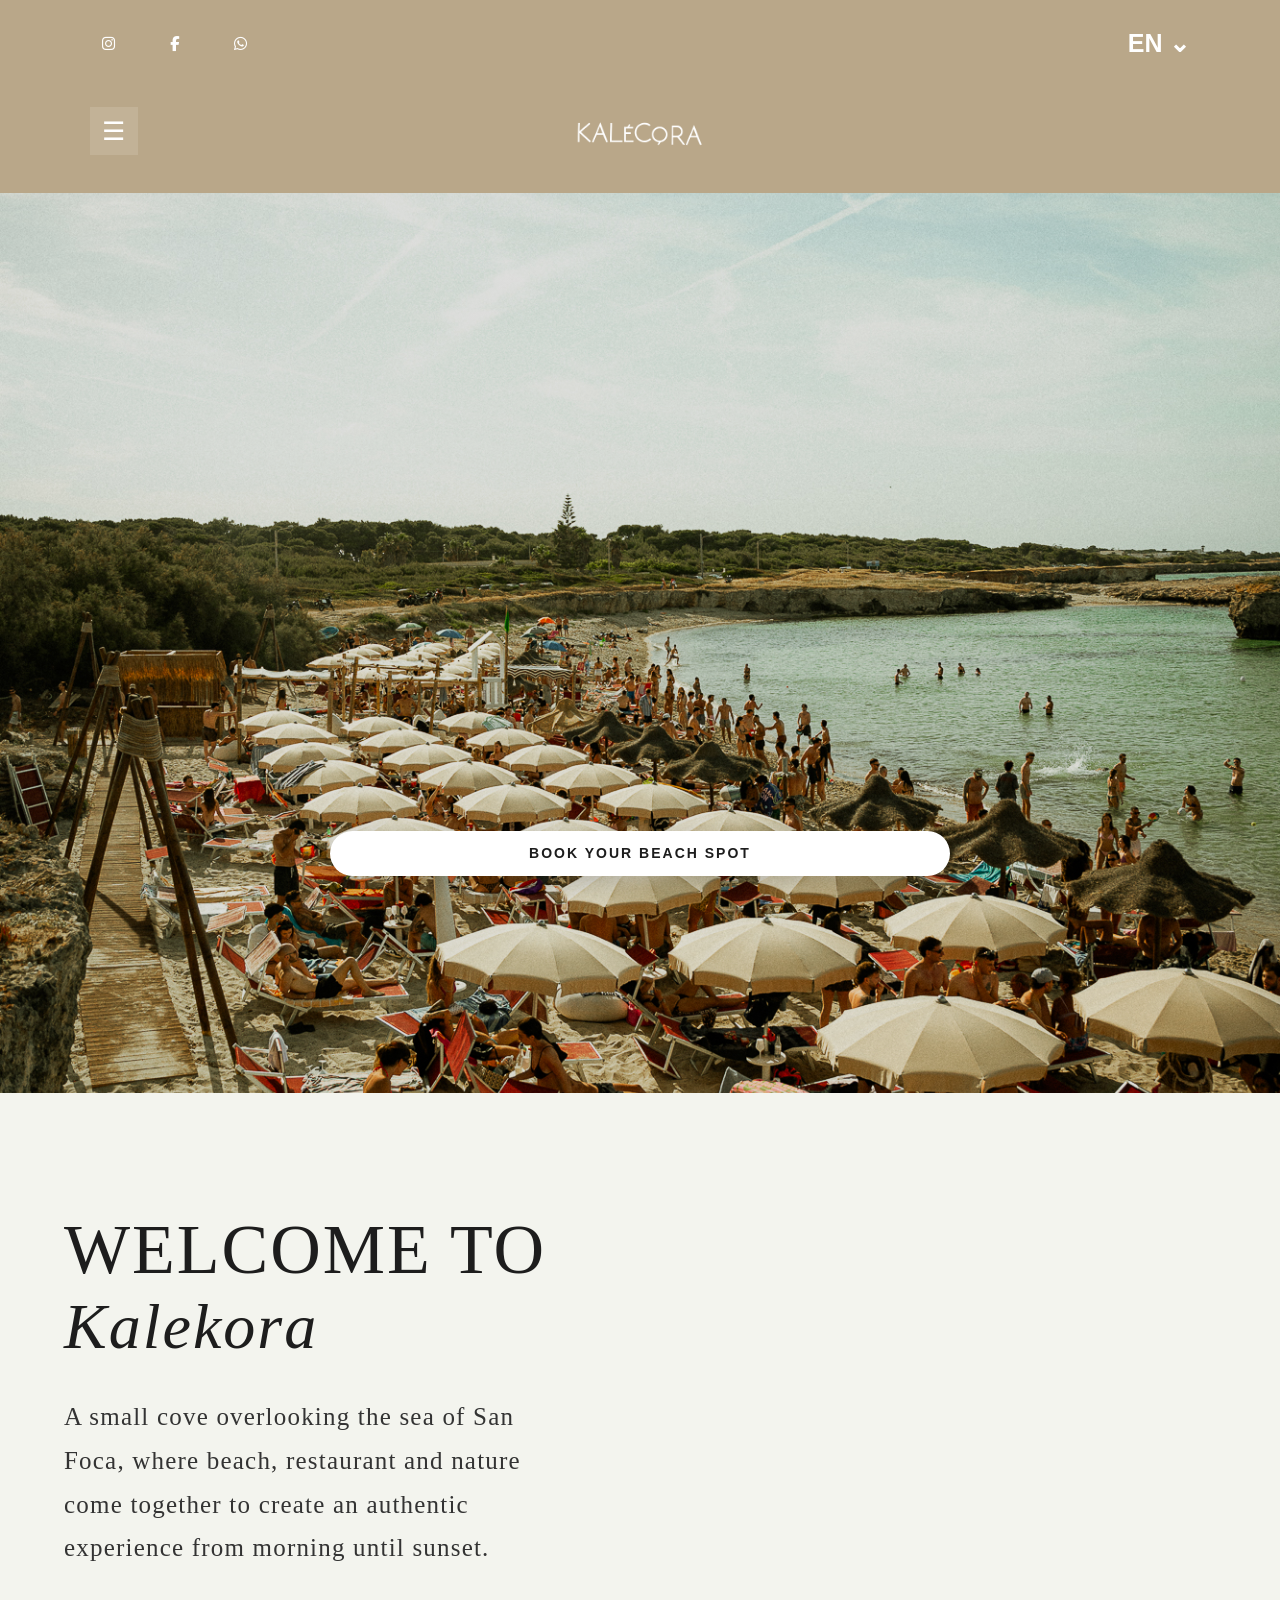
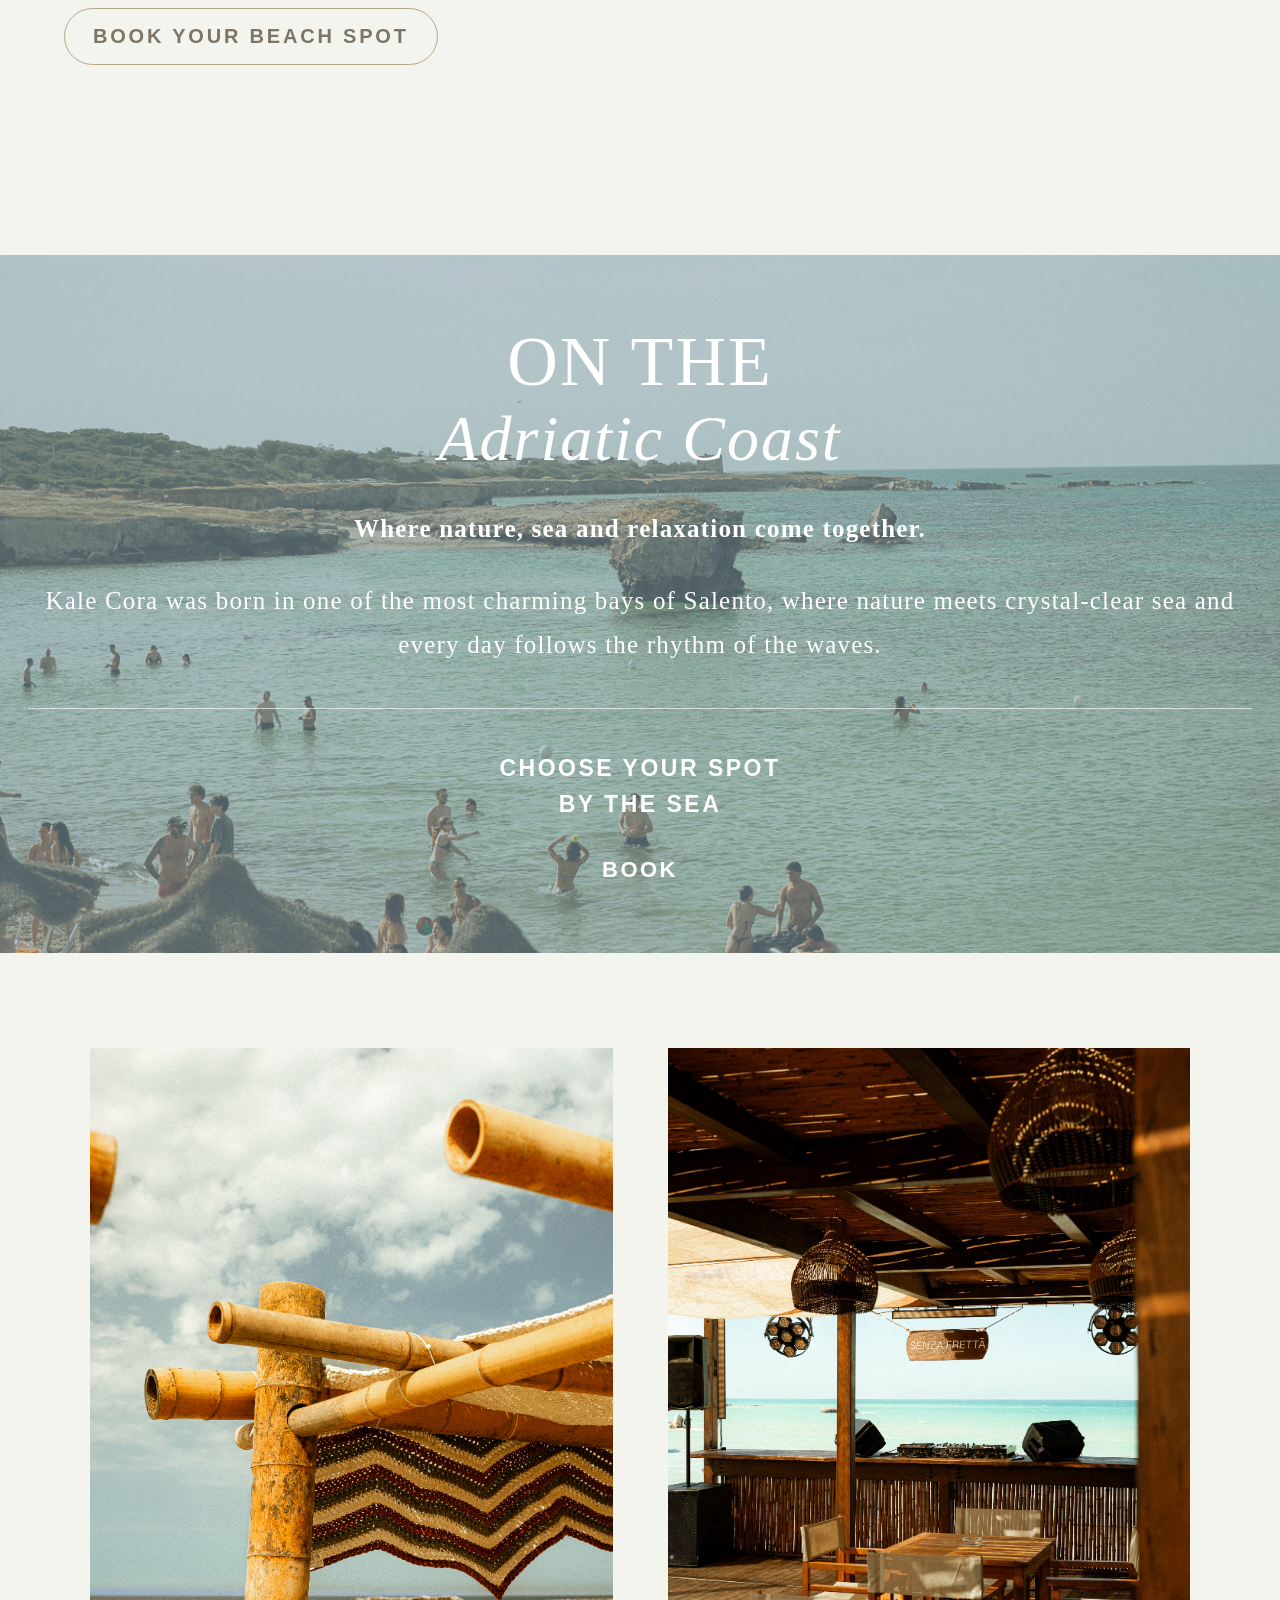
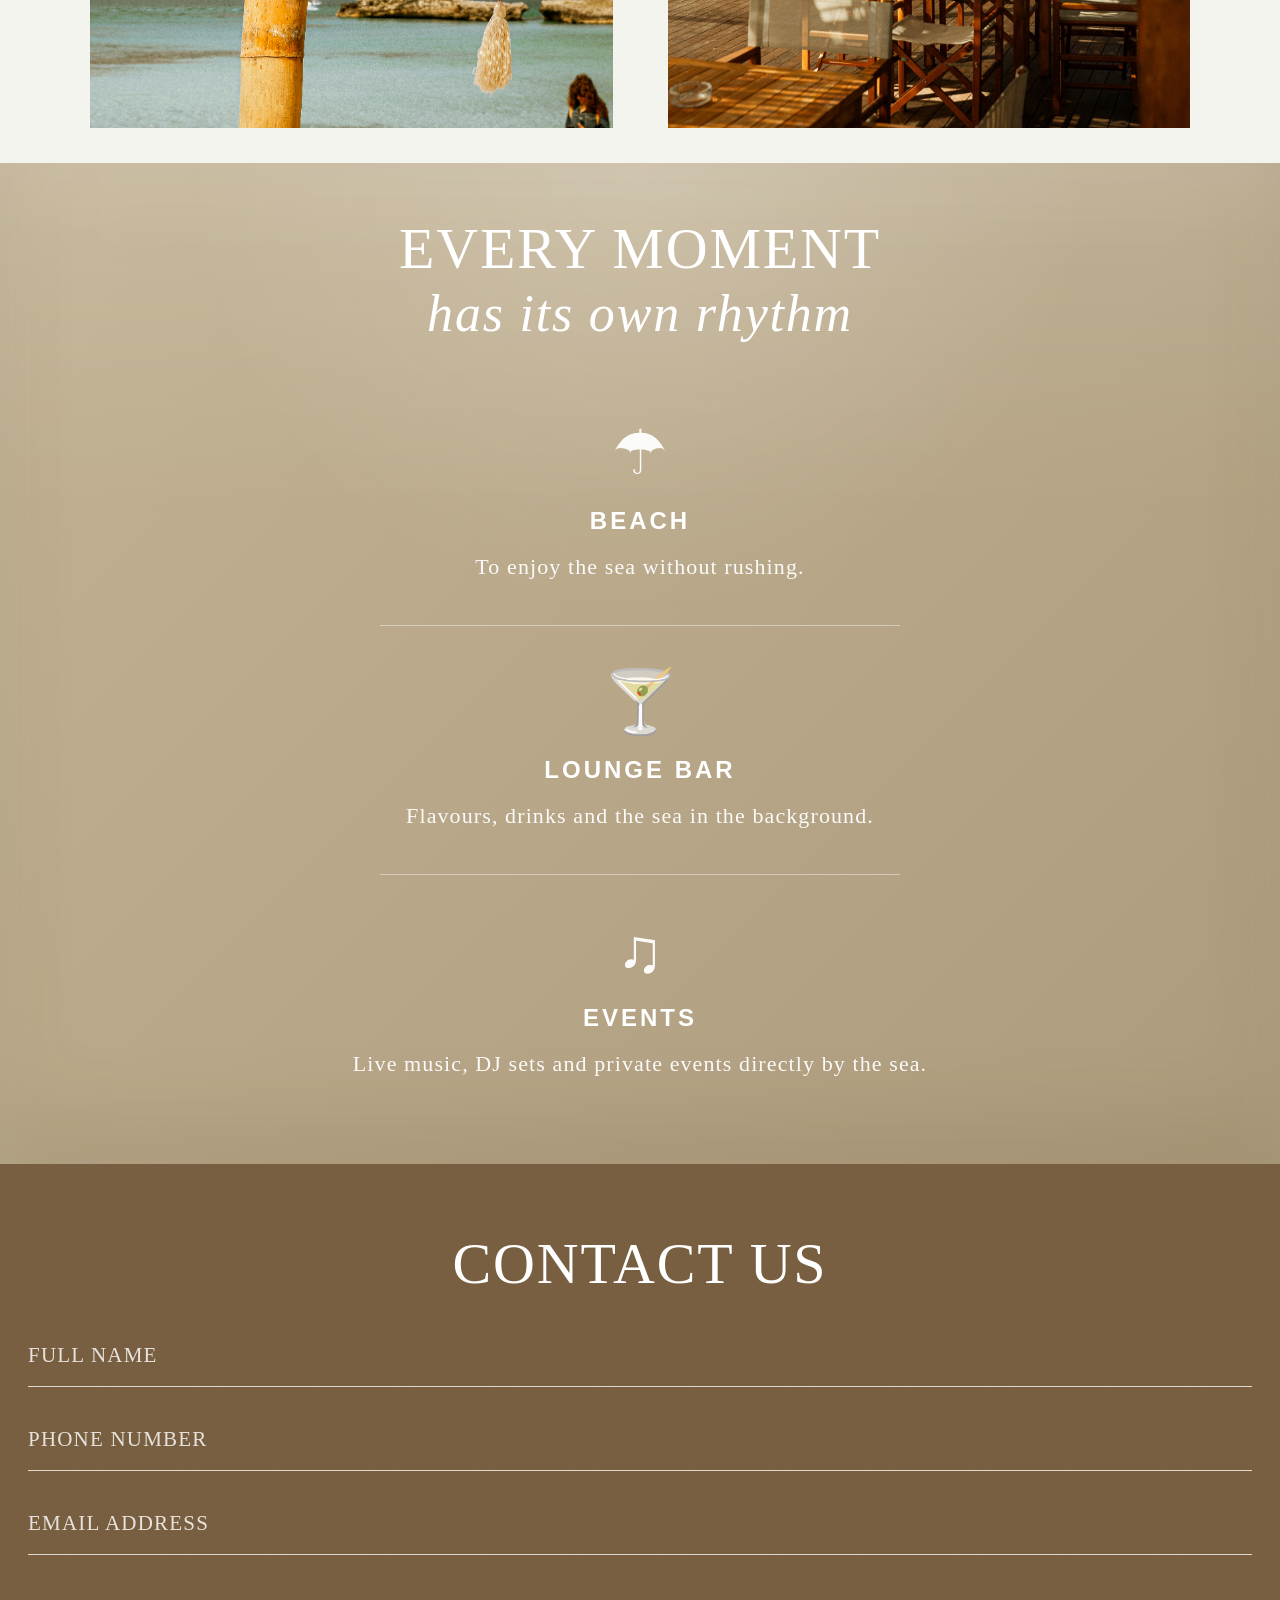
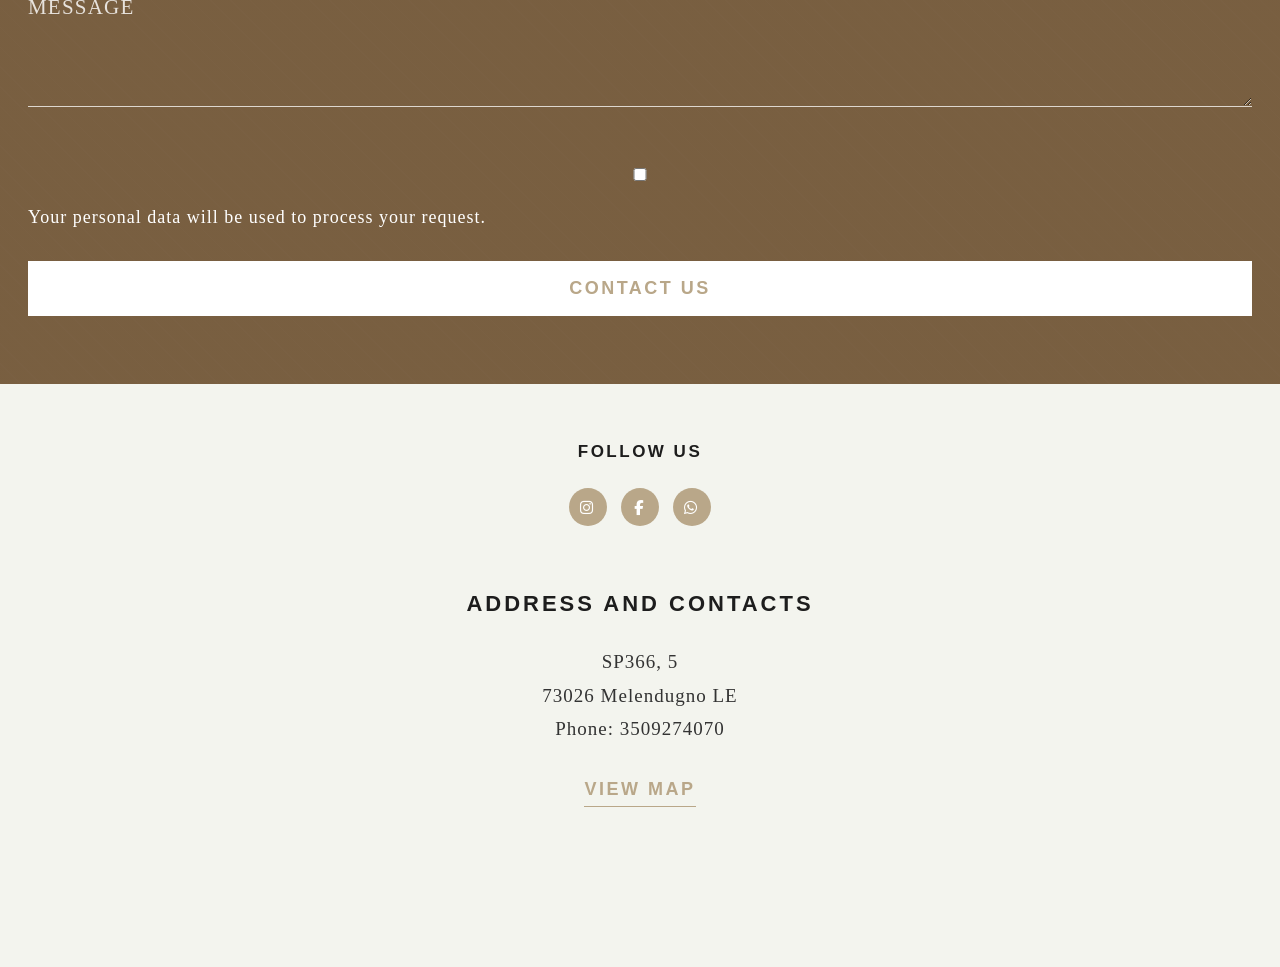
==== commit f88a9073: "Update index.html" ====
--- a/en/index.html
+++ b/en/index.html
@@ -92,8 +92,8 @@
 </section>
 
 <section class="photo-stack">
-  <img src="https://images.unsplash.com/photo-1602002418816-5c0aeef426aa?auto=format&fit=crop&w=1000&q=80" alt="">
-  <img src="https://images.unsplash.com/photo-1507525428034-b723cf961d3e?auto=format&fit=crop&w=1000&q=80" alt="">
+  <img src="../J7409268.jpg" alt="Kalecora bamboo detail">
+  <img src="../lido.jpg" alt="Kalecora beach club">
 </section>
 
 <section class="experience-section">
--- a/style.css
+++ b/style.css
@@ -128,7 +128,7 @@
   min-height: 760px;
   background:
     linear-gradient(rgba(0,0,0,.12), rgba(0,0,0,.12)),
-url("lidospiaggiaa.jpg")
+url("J7408164.jpg")
     center/cover no-repeat;
 
   display: flex;
@@ -254,7 +254,7 @@
   min-height: auto;
   background:
     linear-gradient(rgba(135,160,175,.58), rgba(135,160,175,.58)),
-    url("https://images.unsplash.com/photo-1519046904884-53103b34b206?auto=format&fit=crop&w=1400&q=80")
+url("J7408166 (1).jpg")
     center/cover;
   color: white;
   text-align: center;
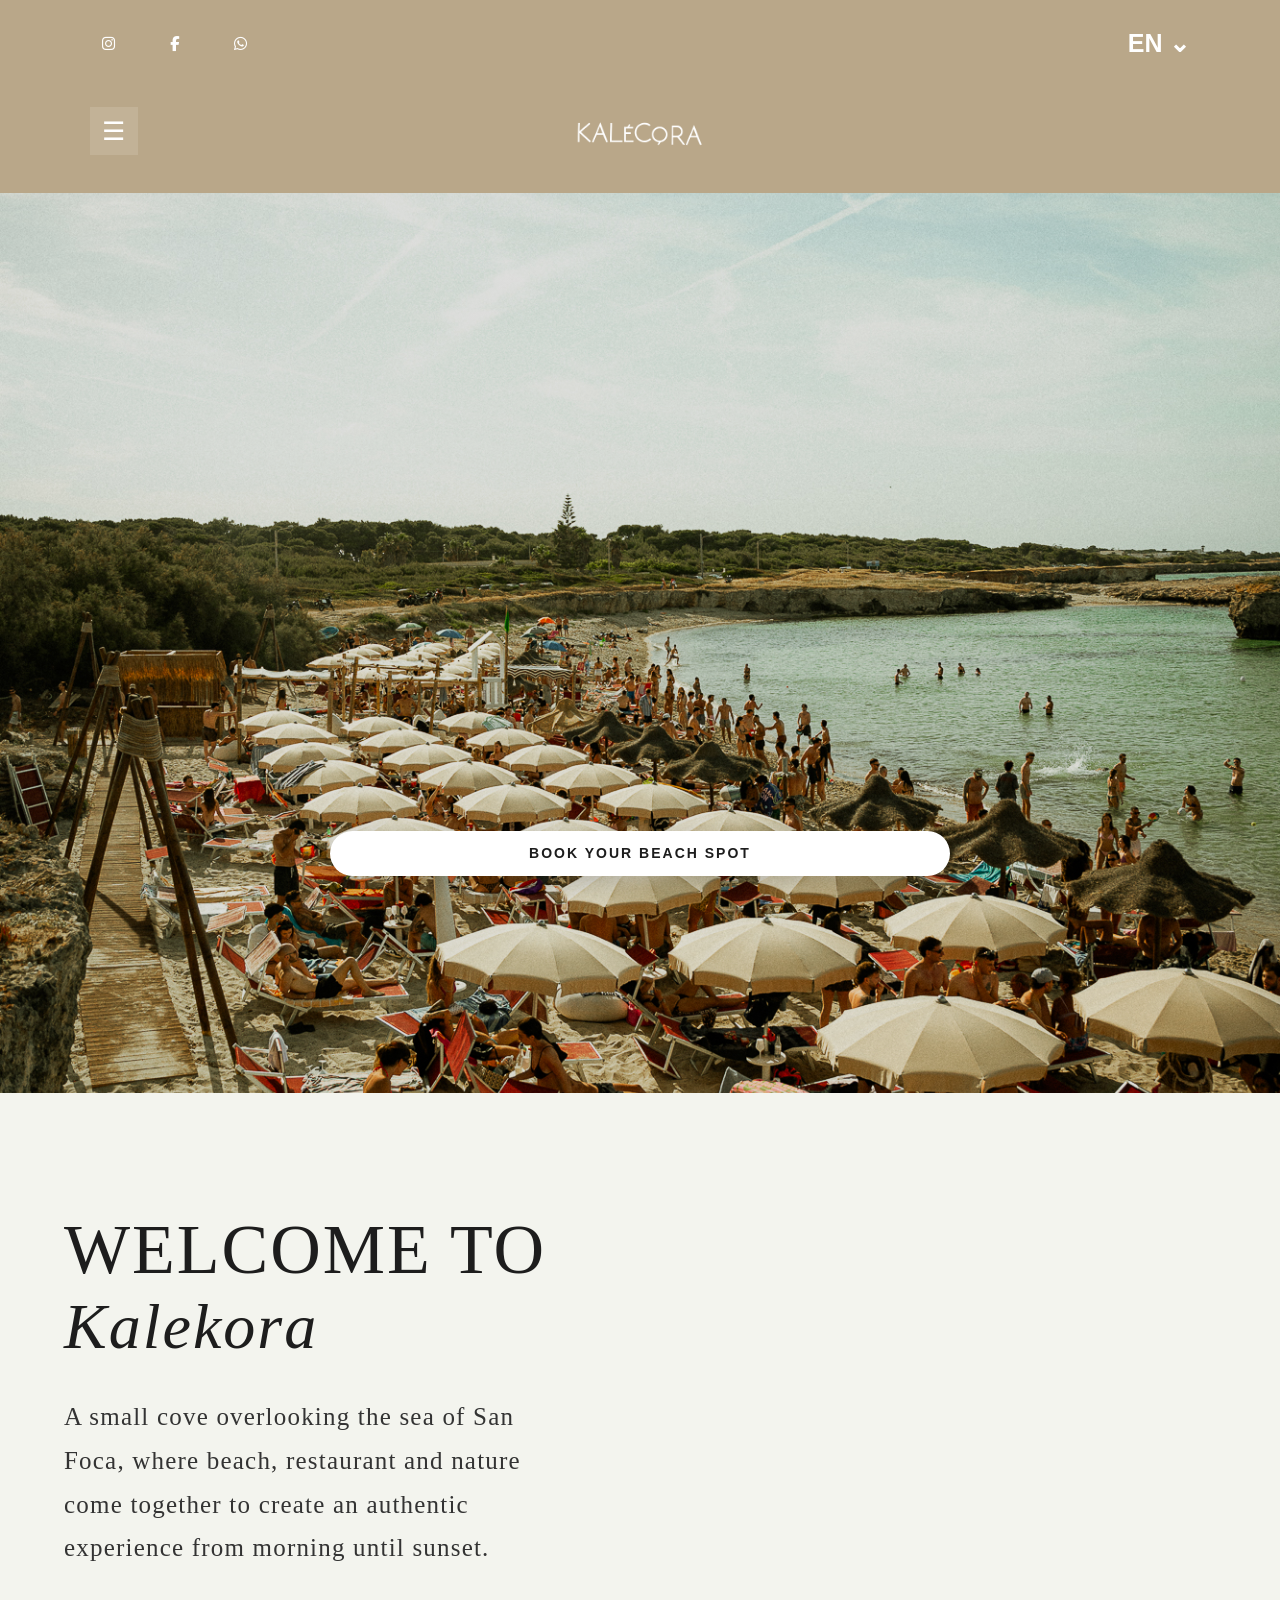
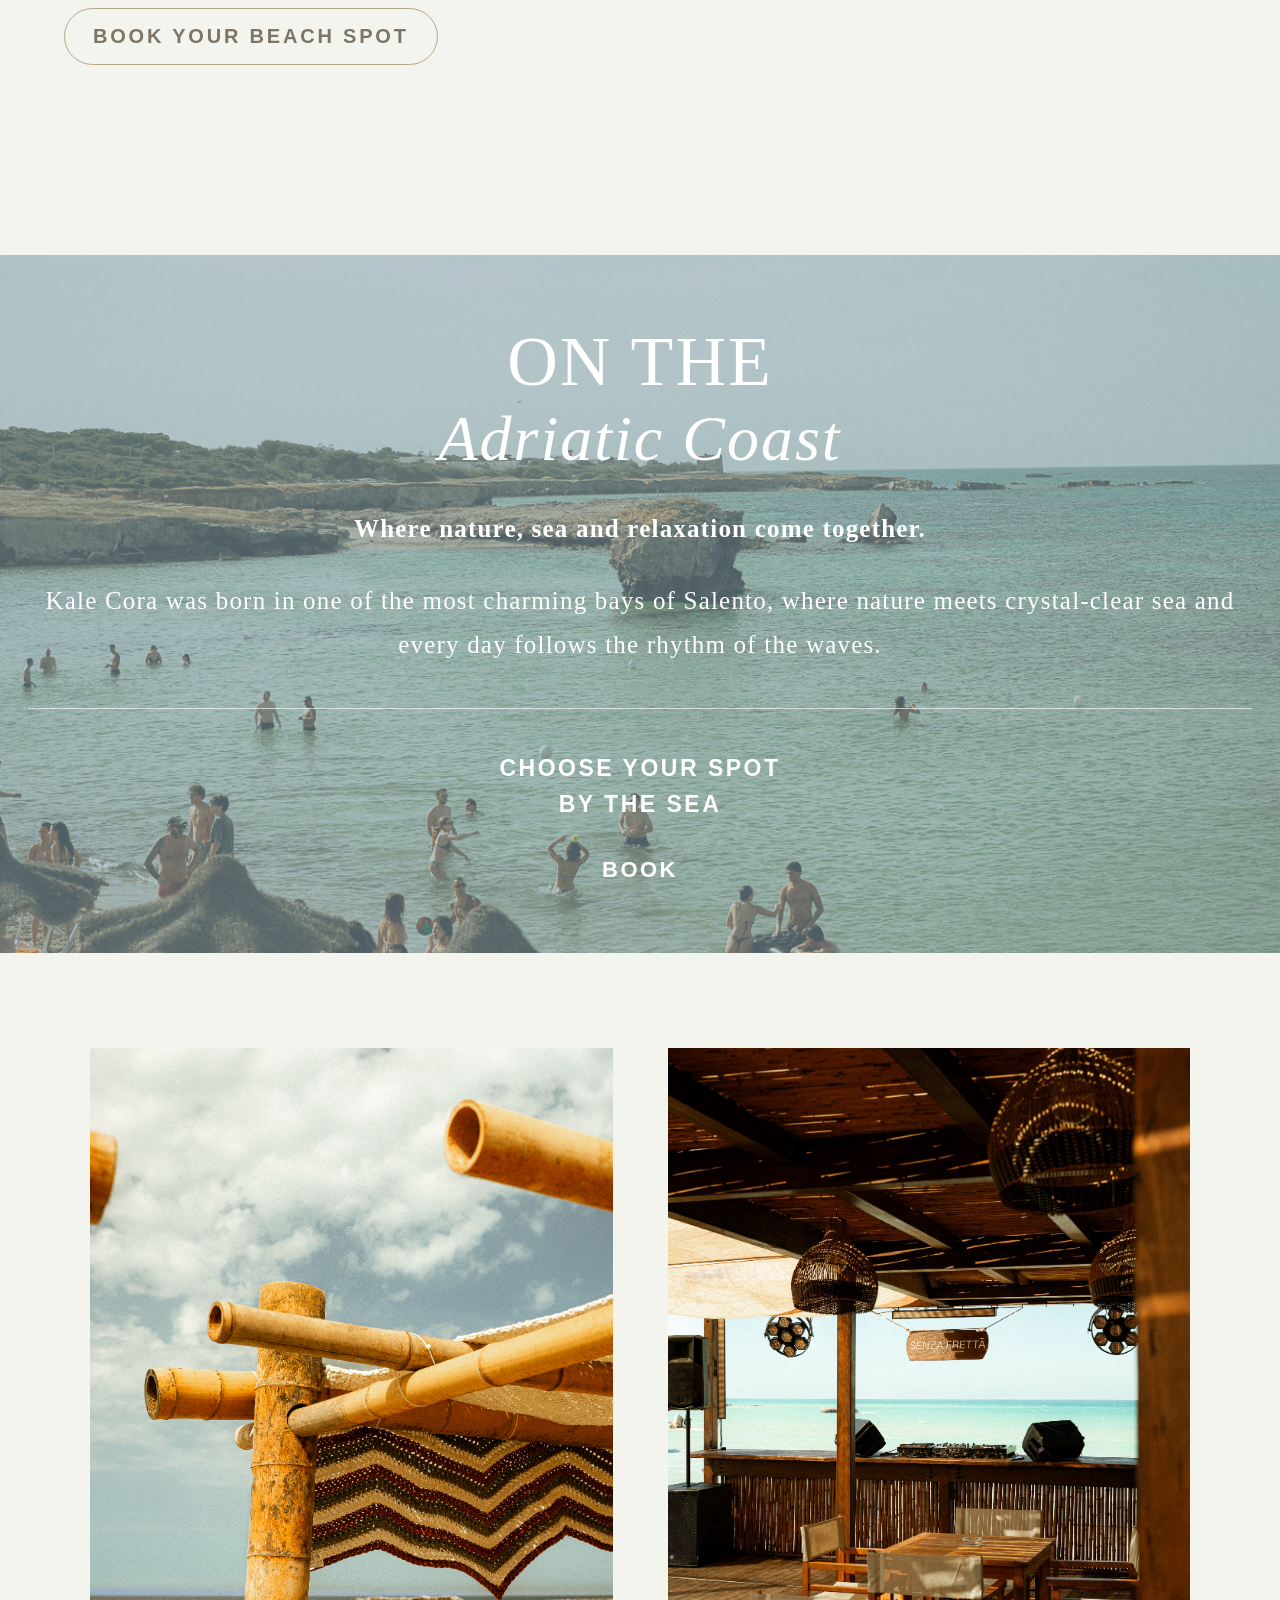
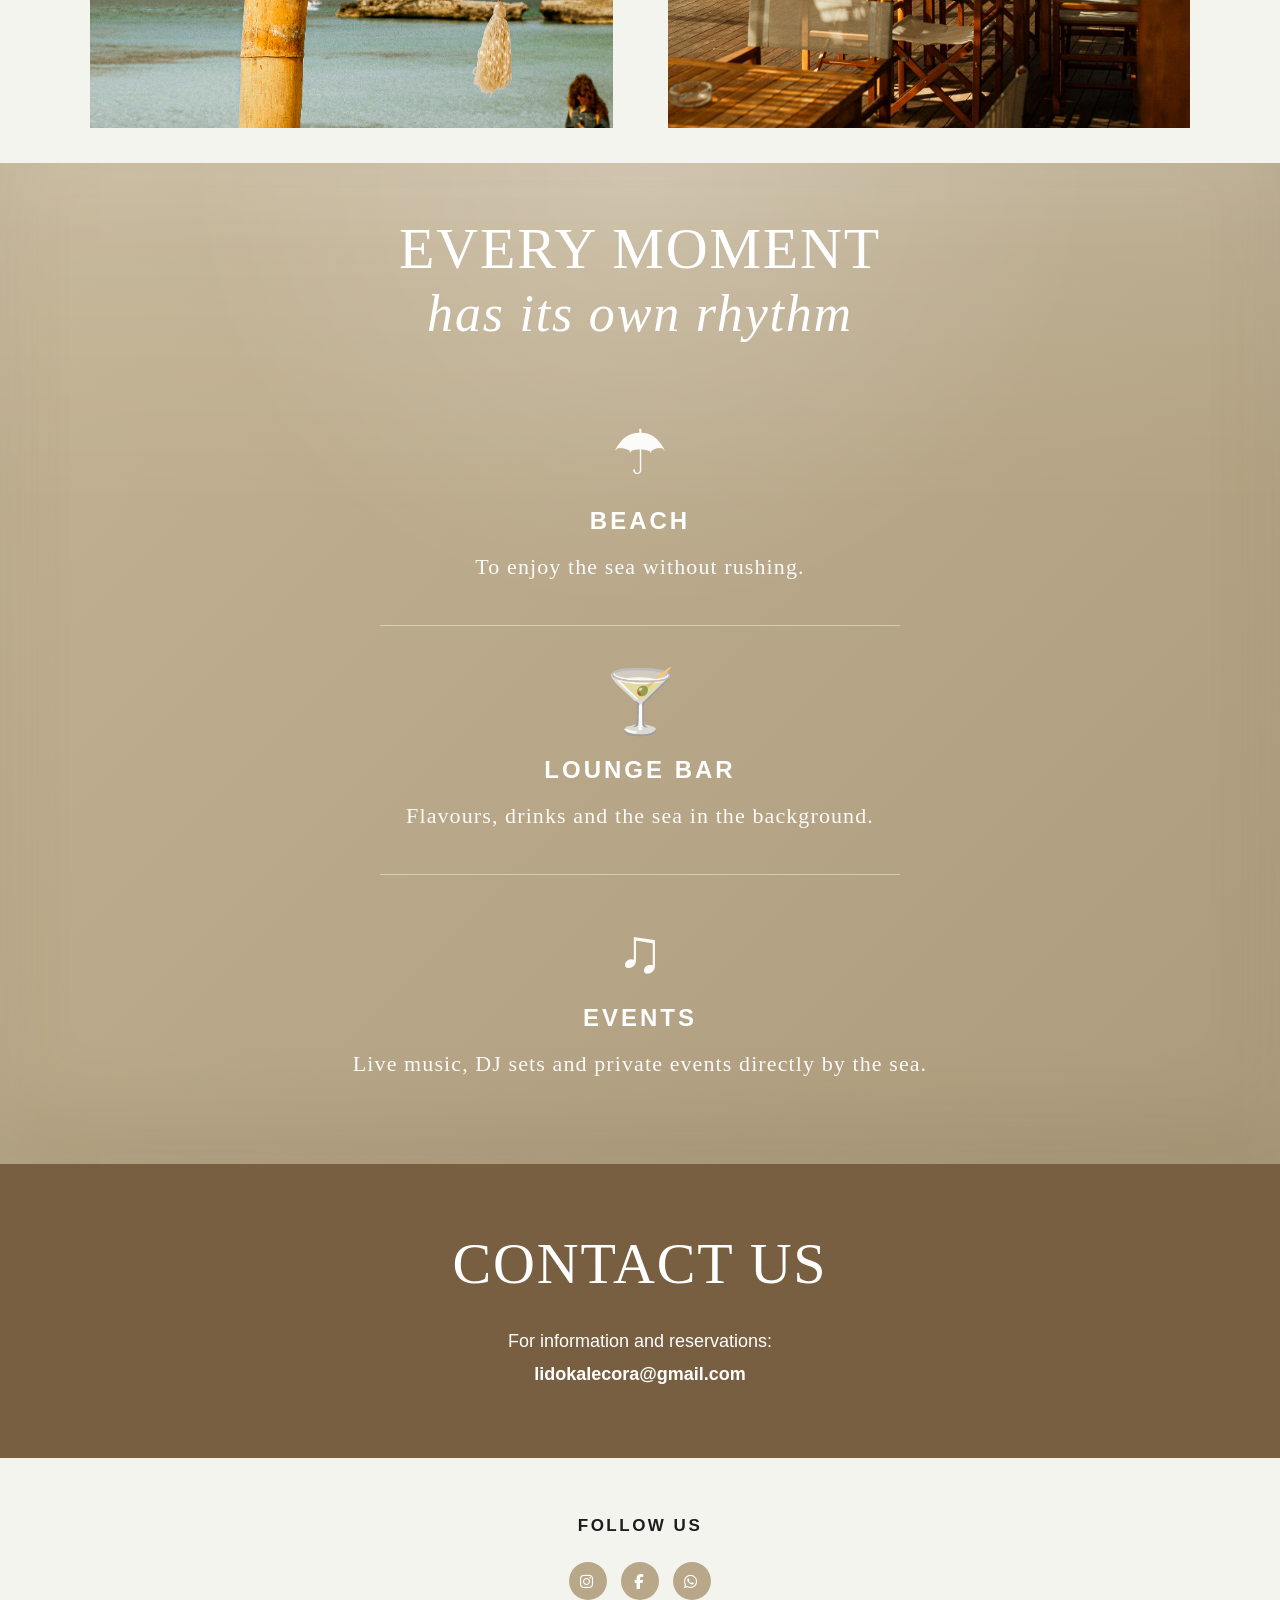
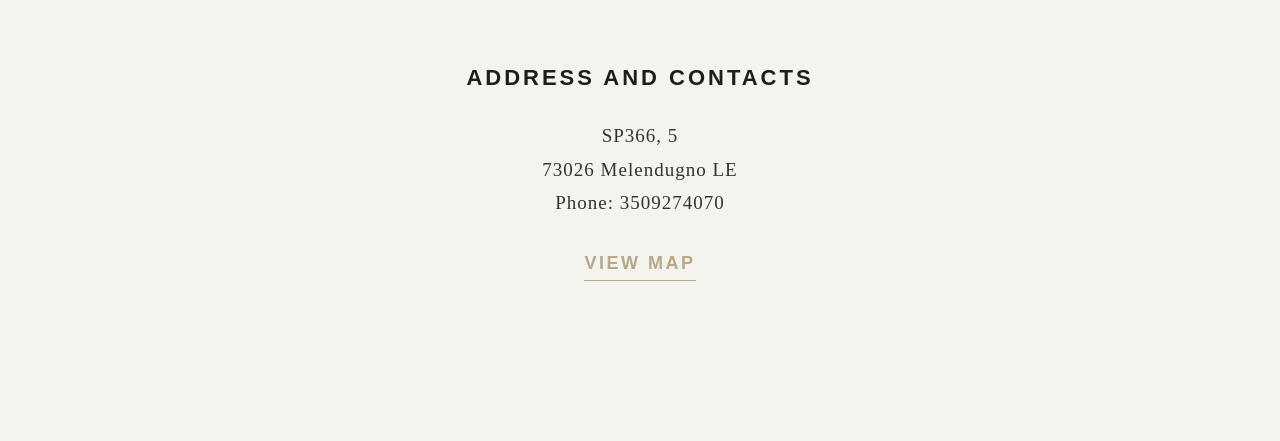
==== commit 91412788: "Update index.html" ====
--- a/en/index.html
+++ b/en/index.html
@@ -87,7 +87,11 @@
 
     <h3>CHOOSE YOUR SPOT<br>BY THE SEA</h3>
 
-    <a href="#">BOOK</a>
+<a href="https://new-widget.spiagge.it/stabilimenti-balneari/prenotazione/it-le-73026-lido-kale-cora-2/insertPeriod?yb_booking_license=it-le-73026-lido-kale-cora-2"
+   target="_blank"
+   rel="noopener noreferrer">
+   BOOK
+</a>
   </div>
 </section>
 
@@ -126,19 +130,15 @@
 <section class="quote-section">
   <h2>CONTACT US</h2>
 
-  <form>
-    <input type="text" placeholder="FULL NAME">
-    <input type="tel" placeholder="PHONE NUMBER">
-    <input type="email" placeholder="EMAIL ADDRESS">
-    <textarea placeholder="MESSAGE"></textarea>
-
-    <label>
-      <input type="checkbox">
-      Your personal data will be used to process your request.
-    </label>
-
-    <button>CONTACT US</button>
-  </form>
+  <p style="
+    text-align:center;
+    font-size:18px;
+    line-height:1.8;
+    margin-top:20px;
+  ">
+    For information and reservations:<br>
+    <strong>lidokalecora@gmail.com</strong>
+  </p>
 </section>
 
 <section class="partners-section">
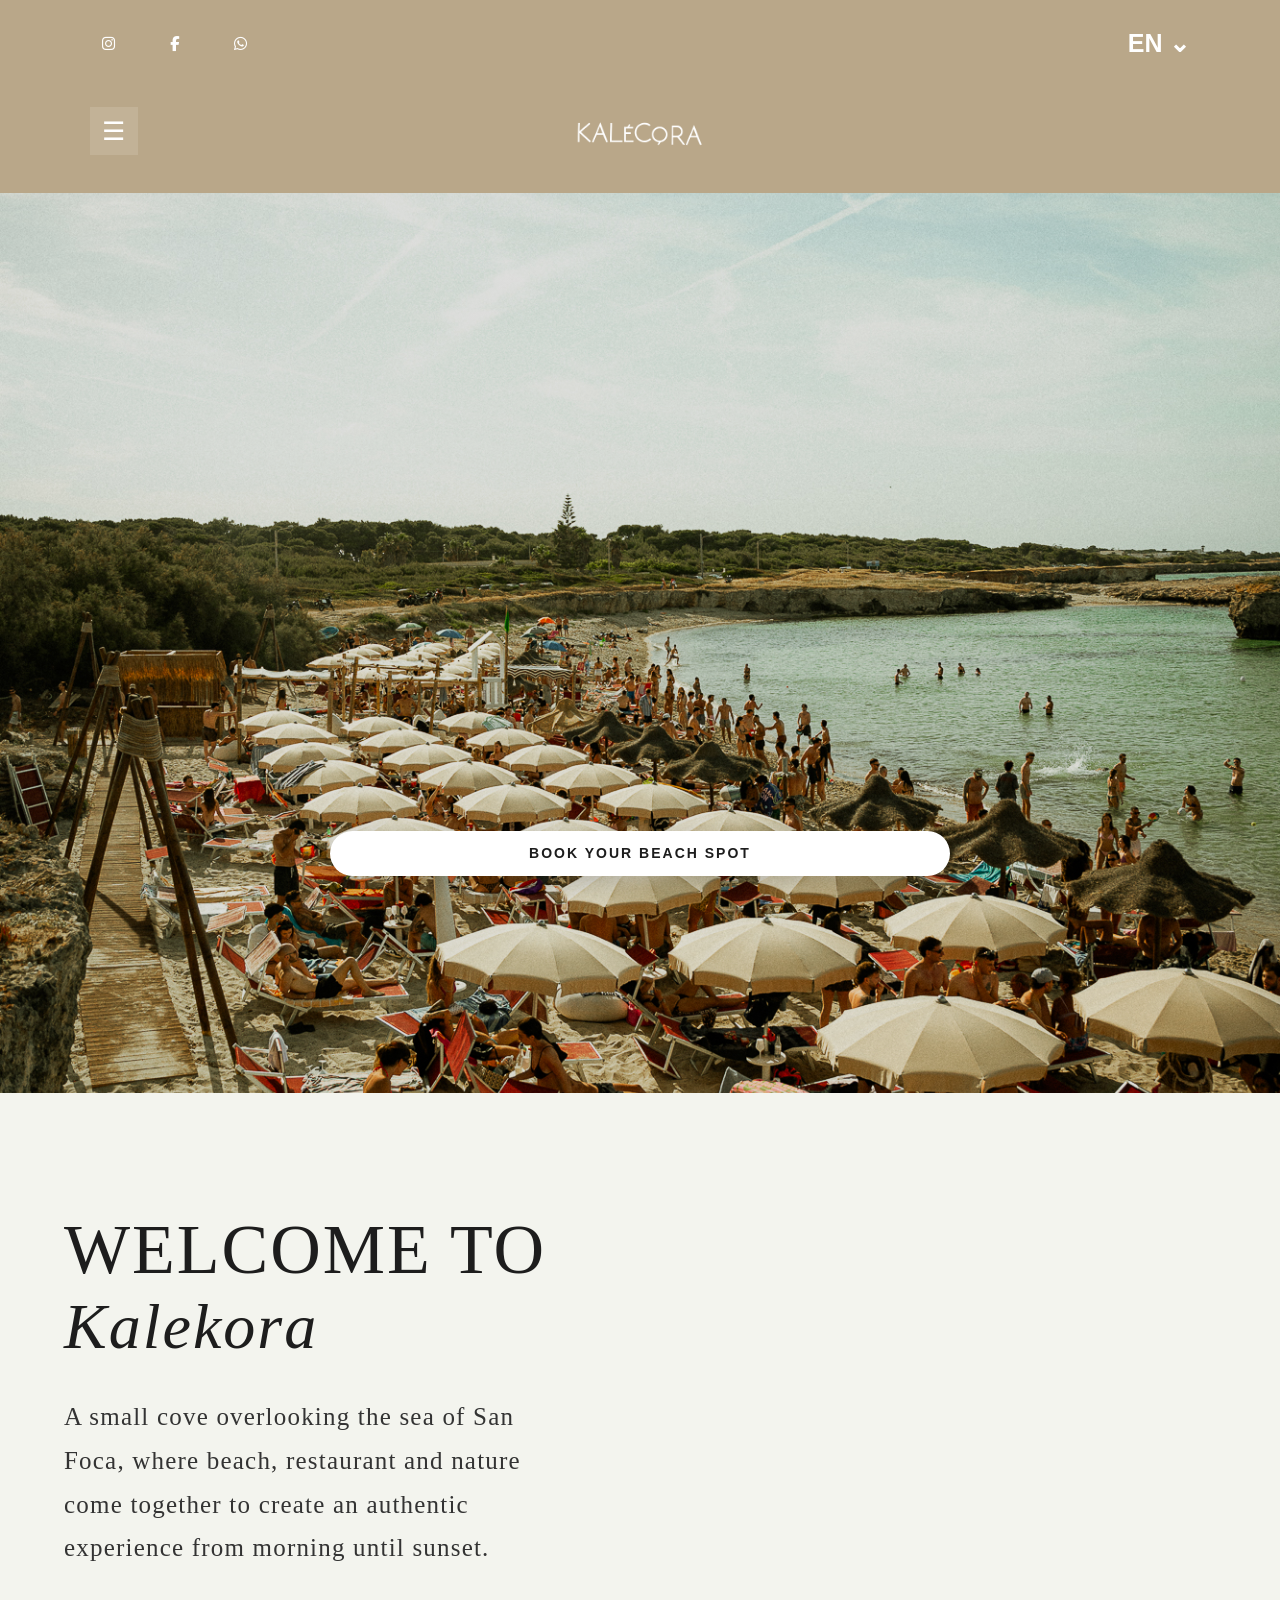
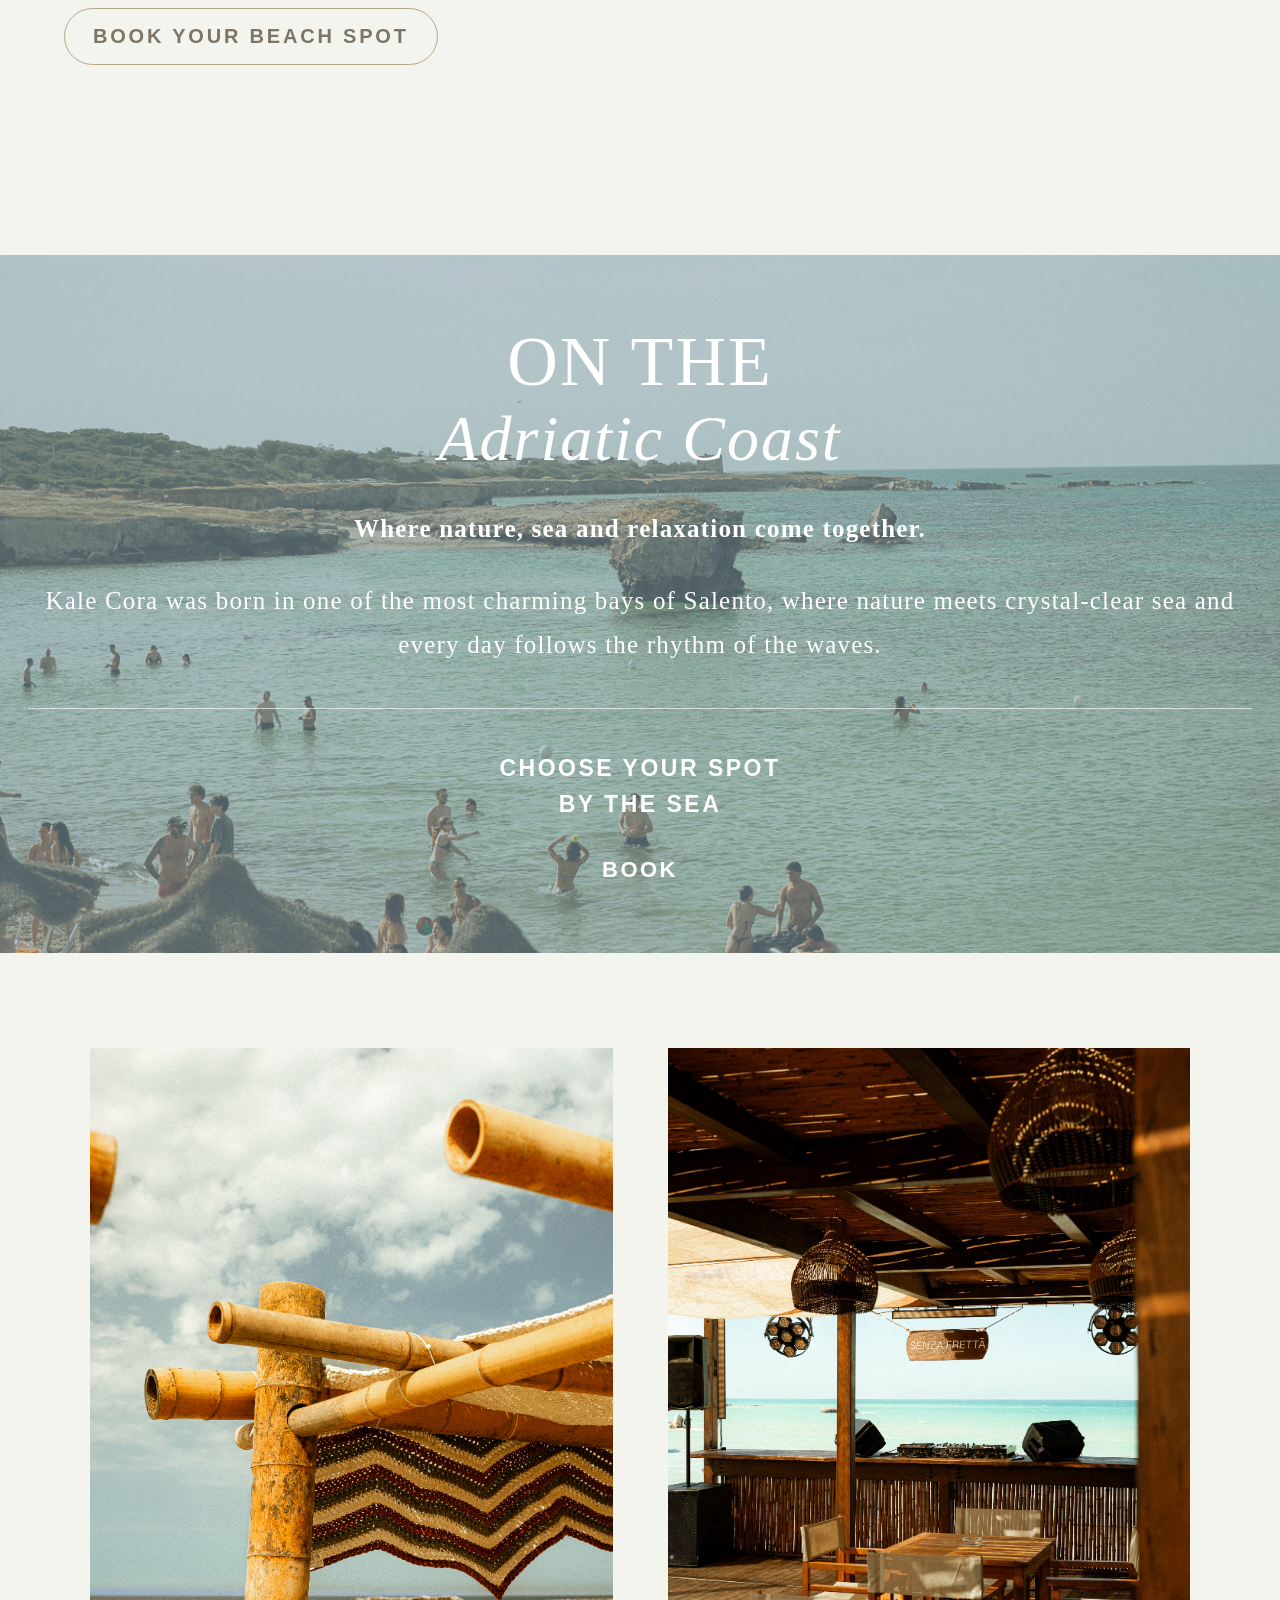
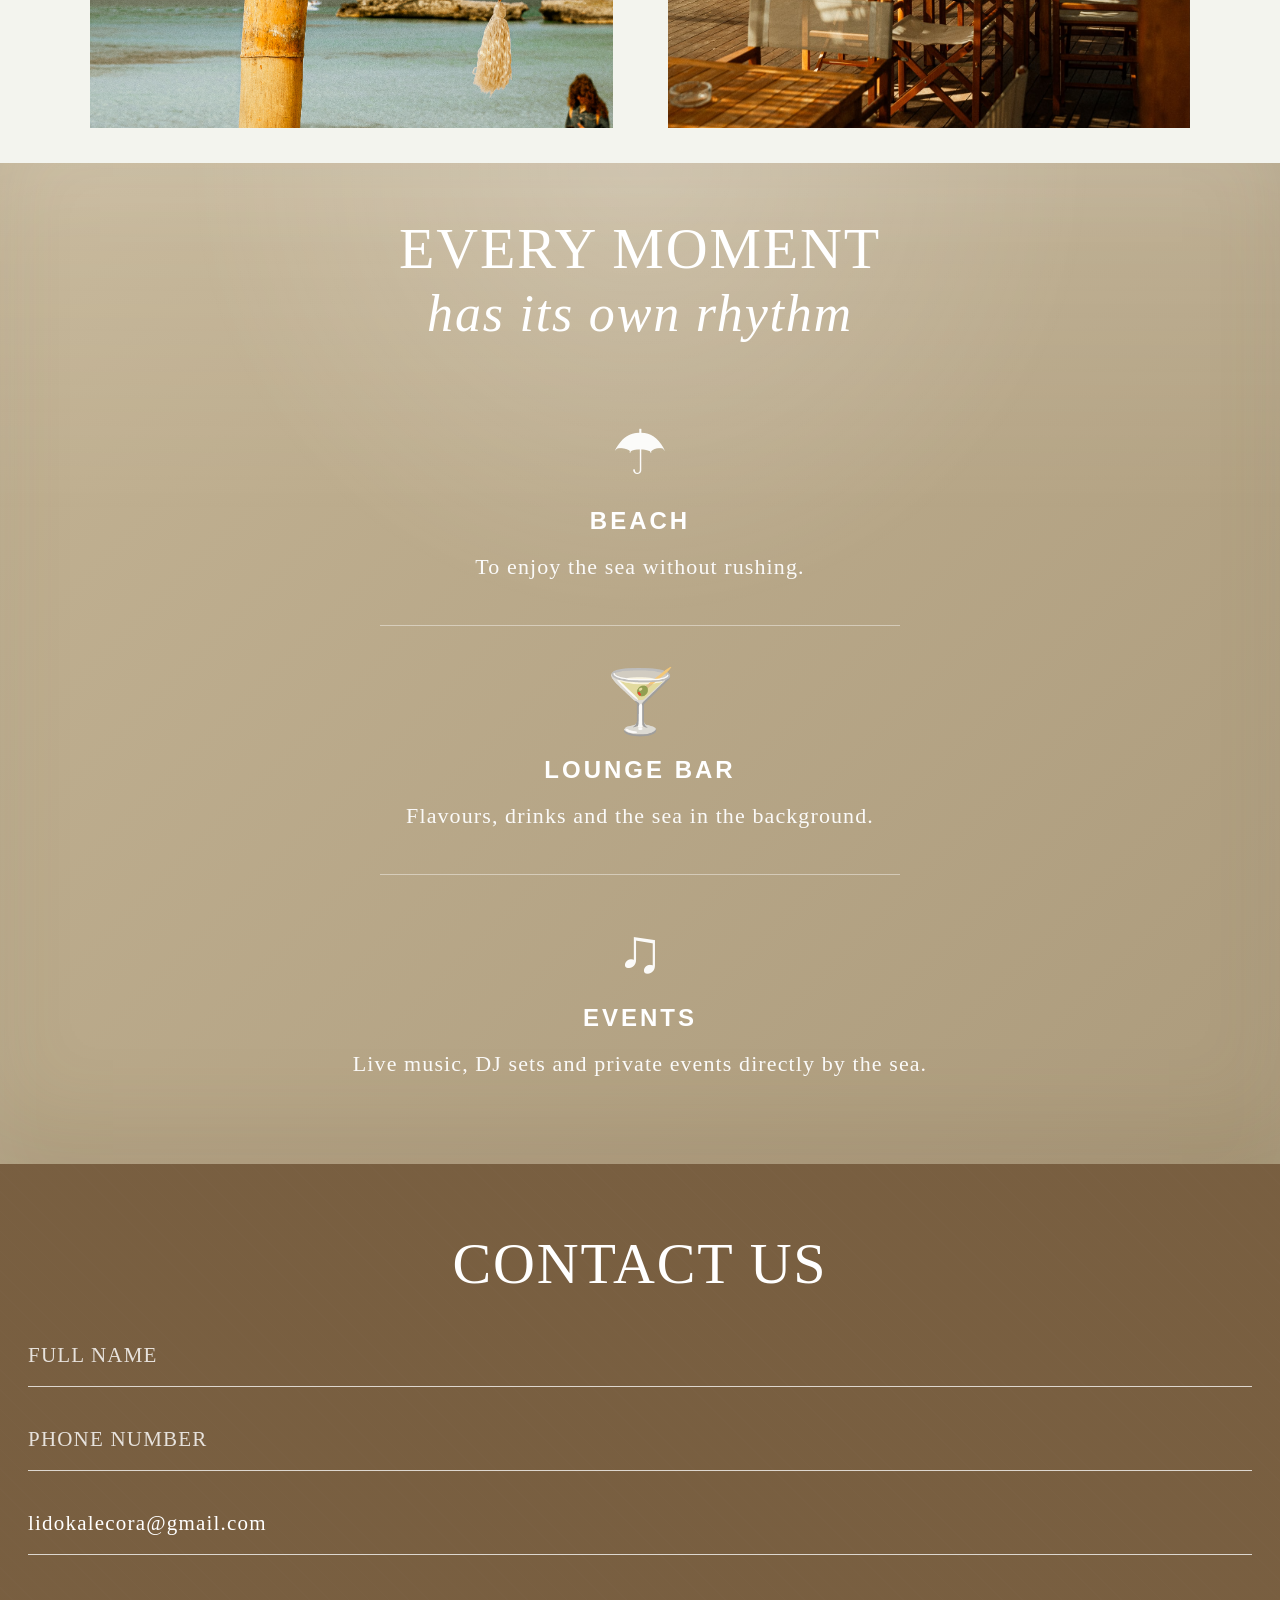
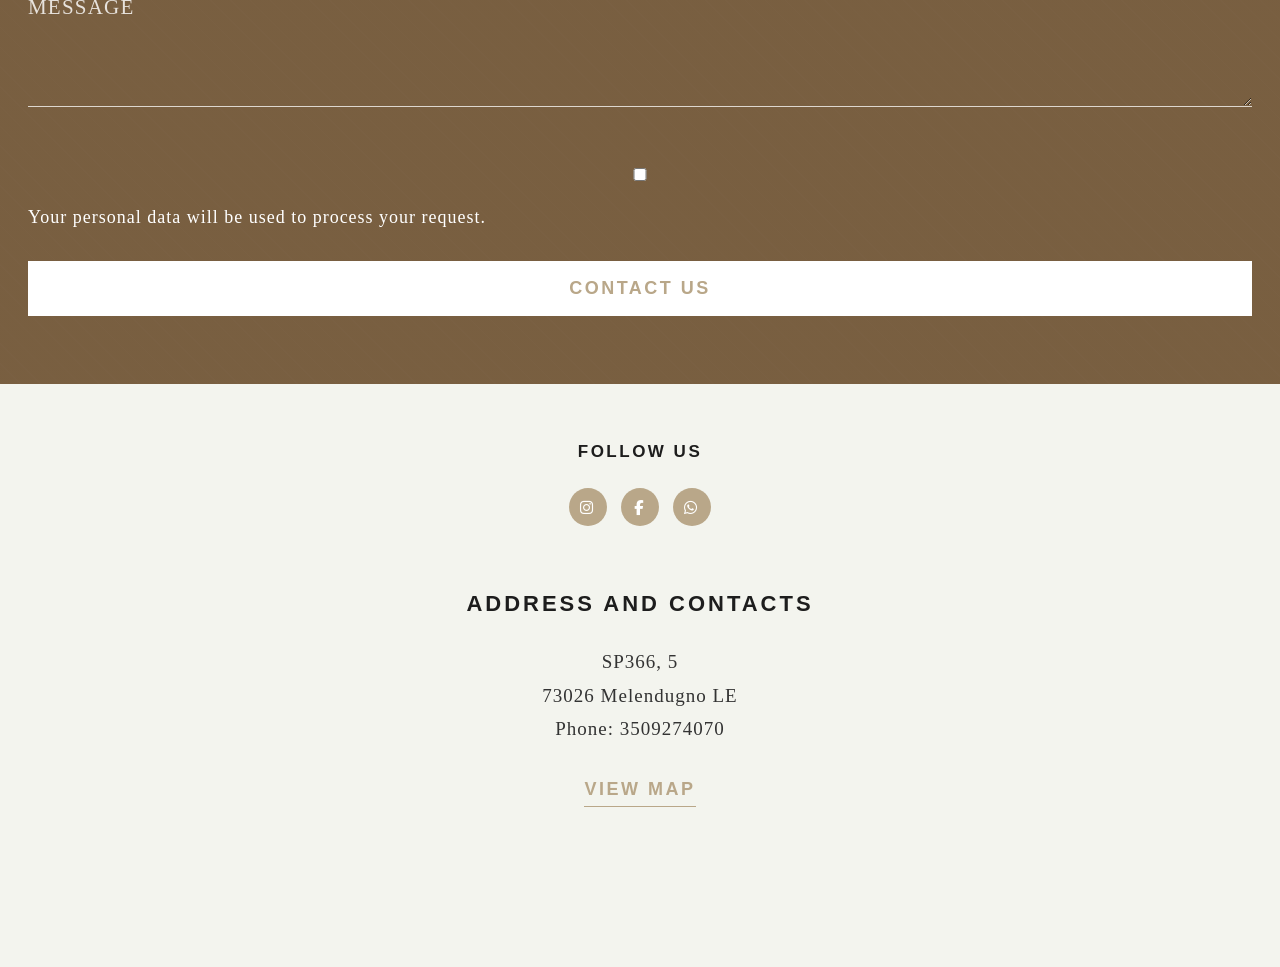
==== commit 496f8cc0: "Update index.html" ====
--- a/en/index.html
+++ b/en/index.html
@@ -130,15 +130,19 @@
 <section class="quote-section">
   <h2>CONTACT US</h2>
 
-  <p style="
-    text-align:center;
-    font-size:18px;
-    line-height:1.8;
-    margin-top:20px;
-  ">
-    For information and reservations:<br>
-    <strong>lidokalecora@gmail.com</strong>
-  </p>
+  <form>
+    <input type="text" placeholder="FULL NAME">
+    <input type="tel" placeholder="PHONE NUMBER">
+    <input type="email" value="lidokalecora@gmail.com" readonly>
+    <textarea placeholder="MESSAGE"></textarea>
+
+    <label>
+      <input type="checkbox">
+      Your personal data will be used to process your request.
+    </label>
+
+    <button>CONTACT US</button>
+  </form>
 </section>
 
 <section class="partners-section">
